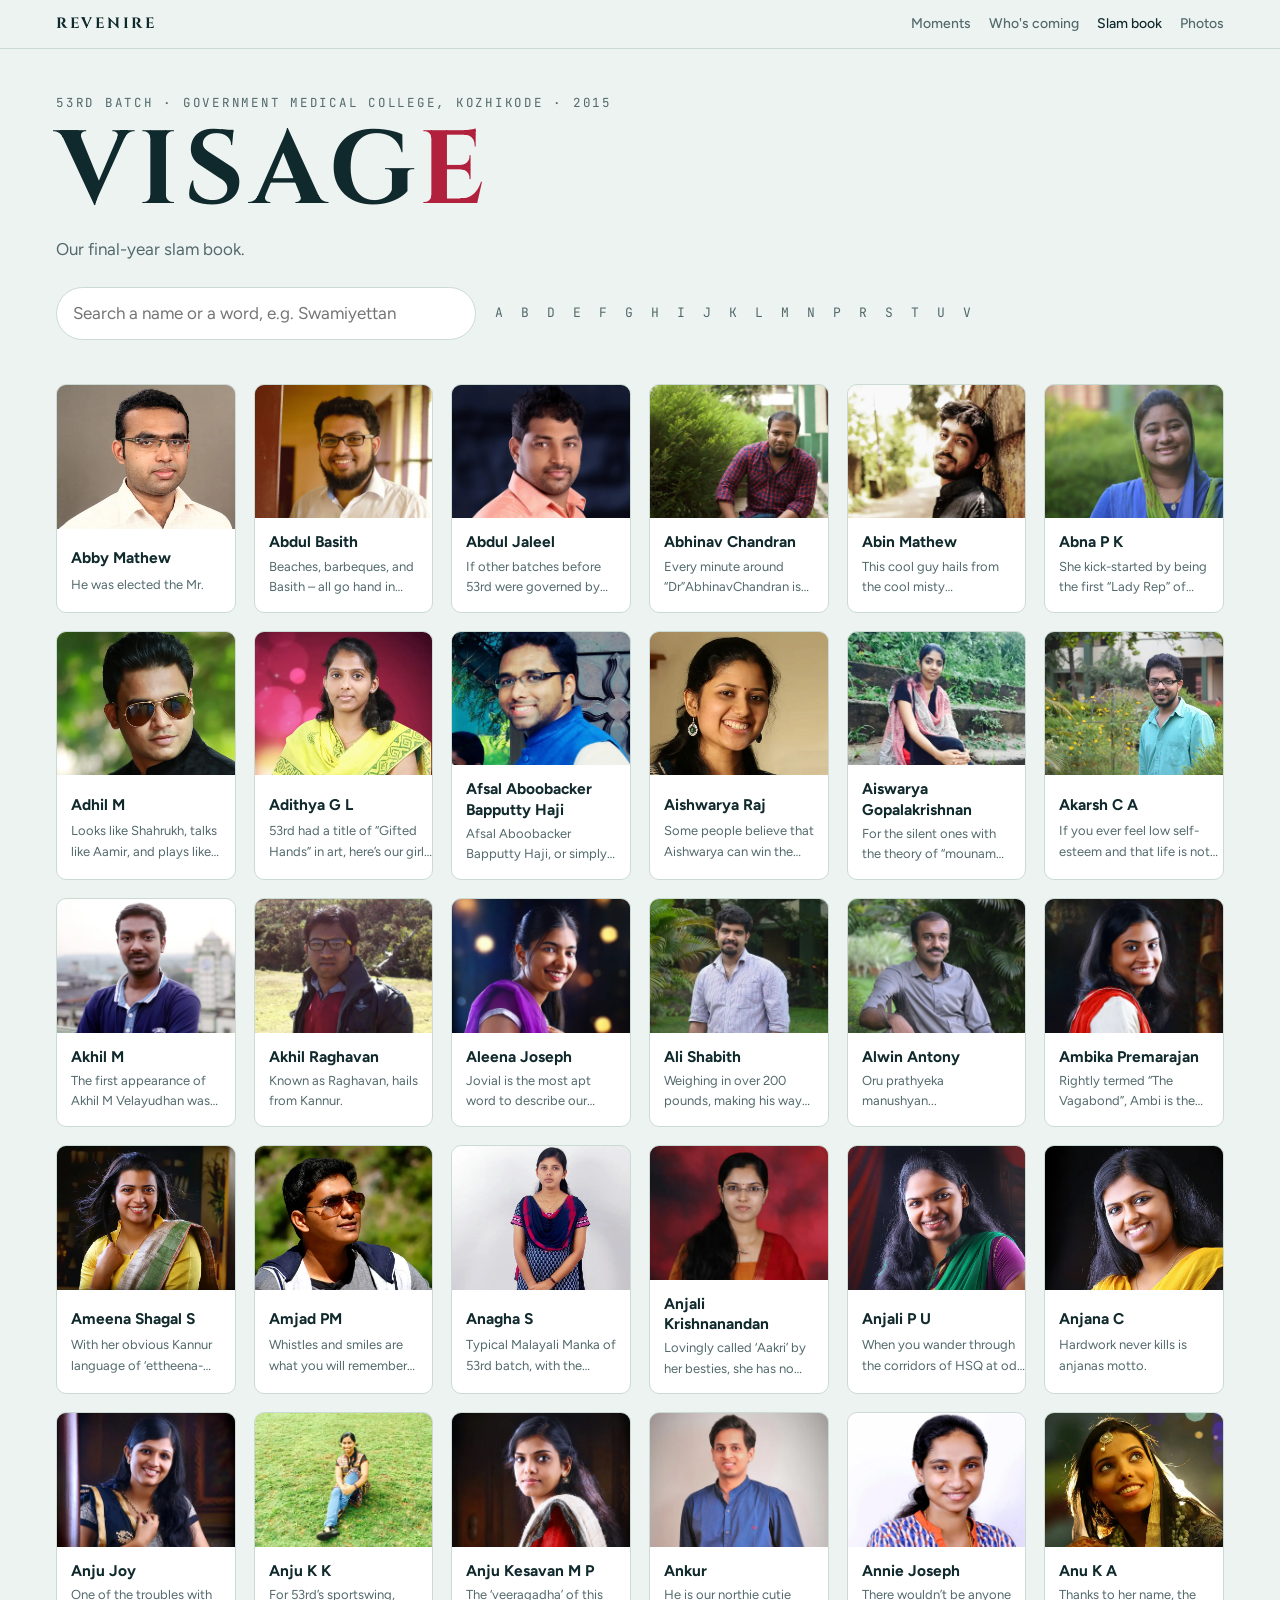
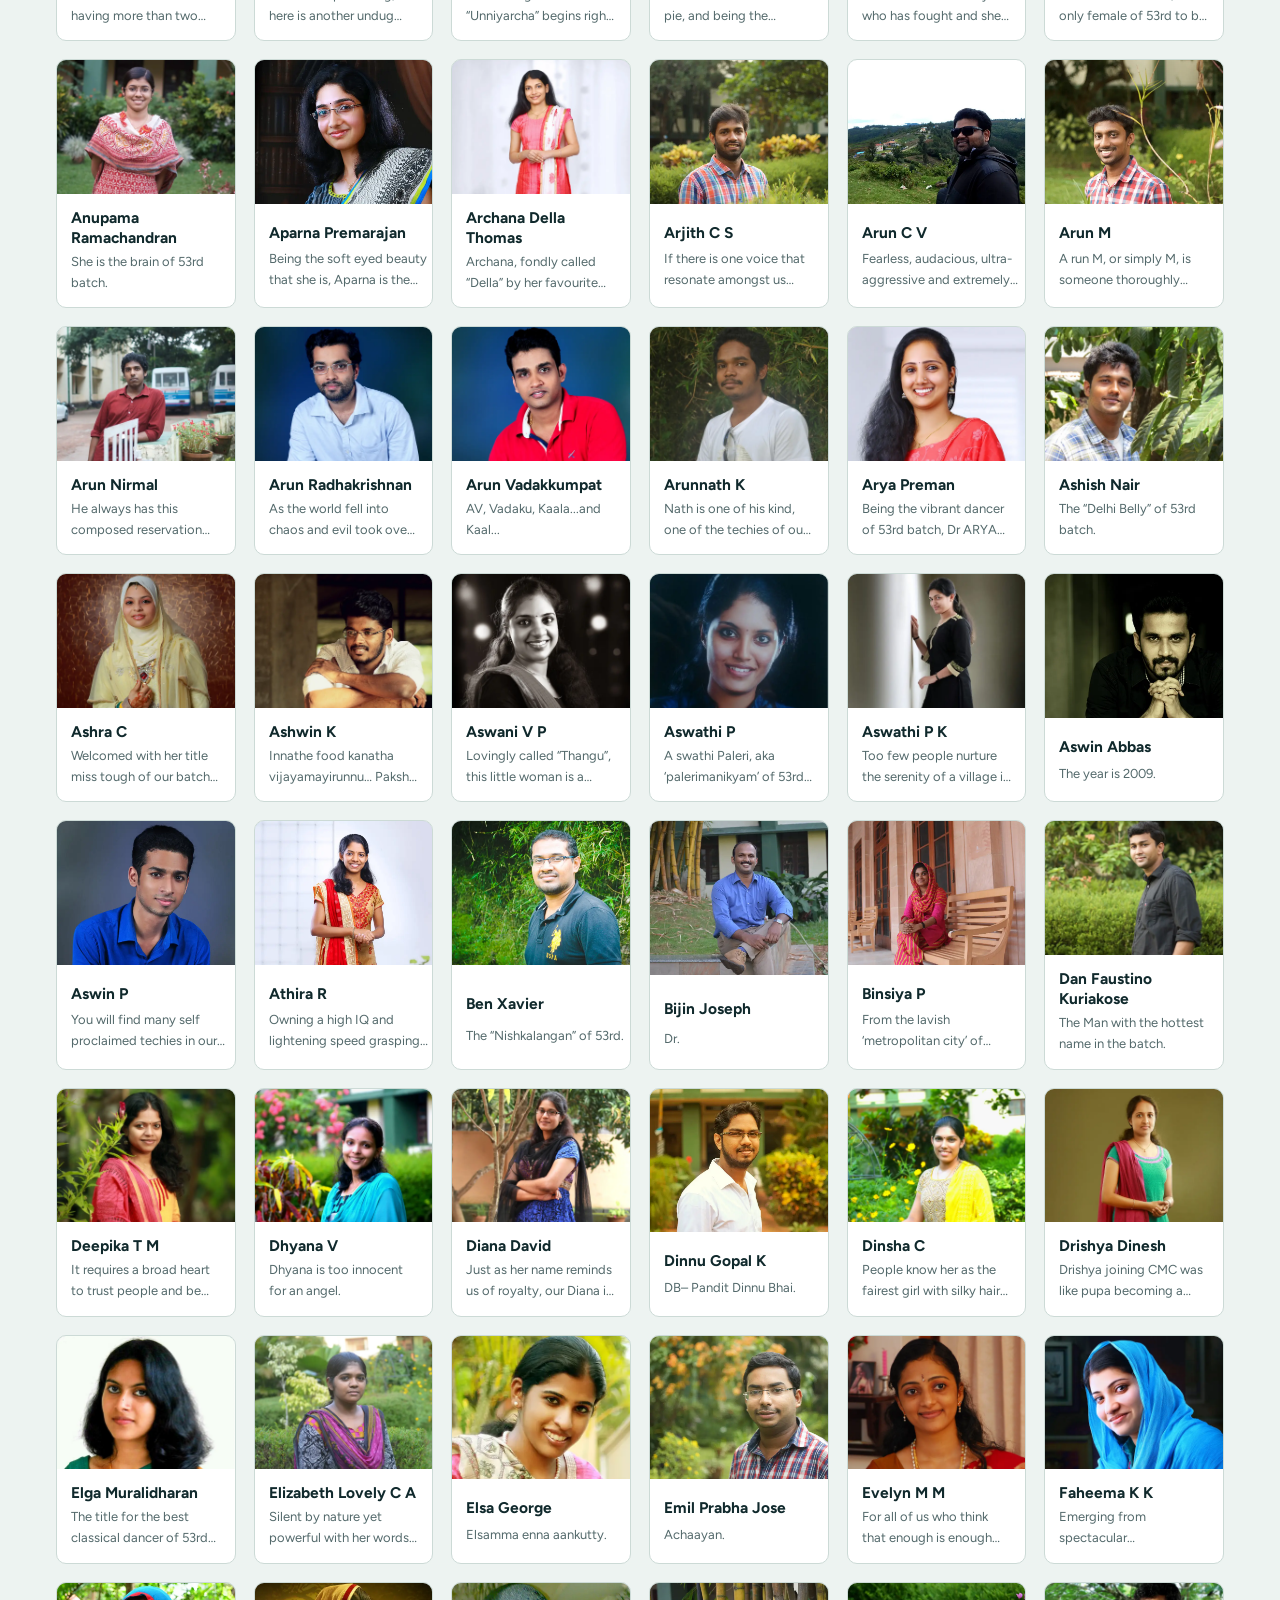
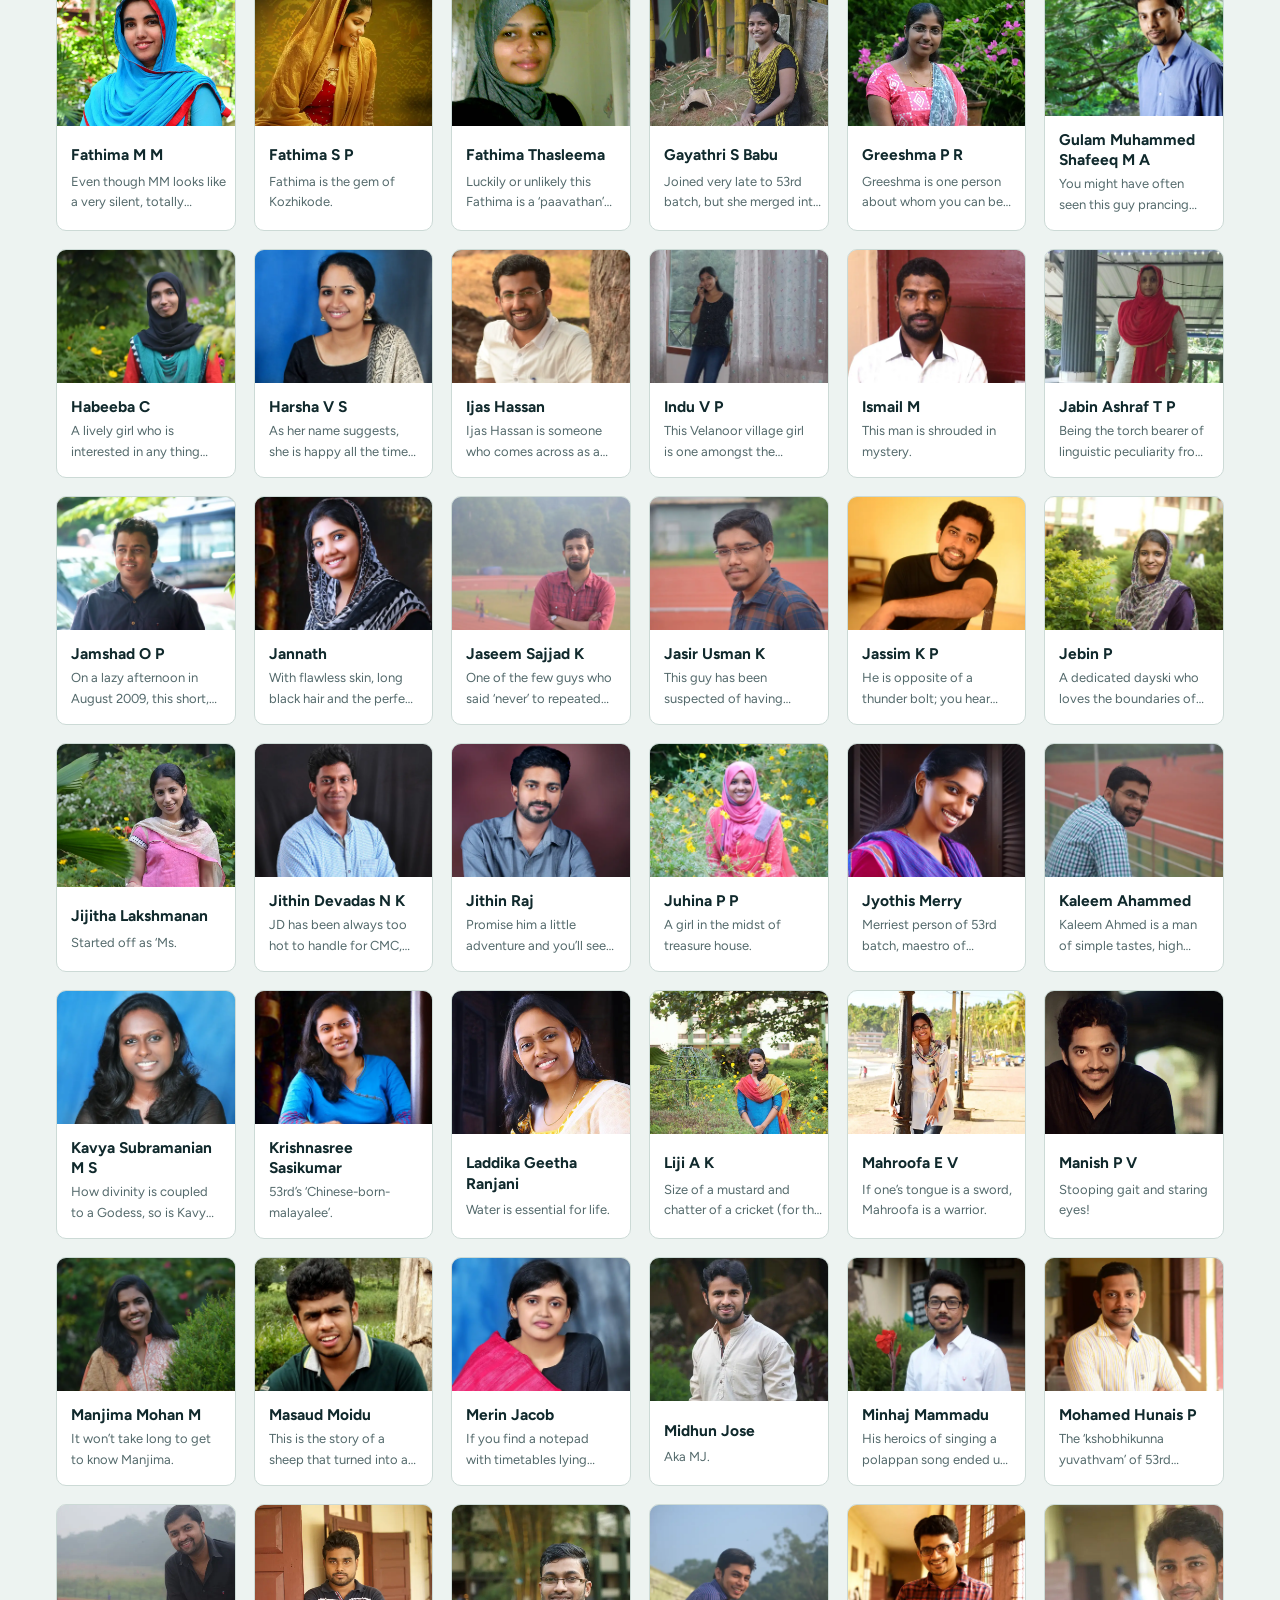
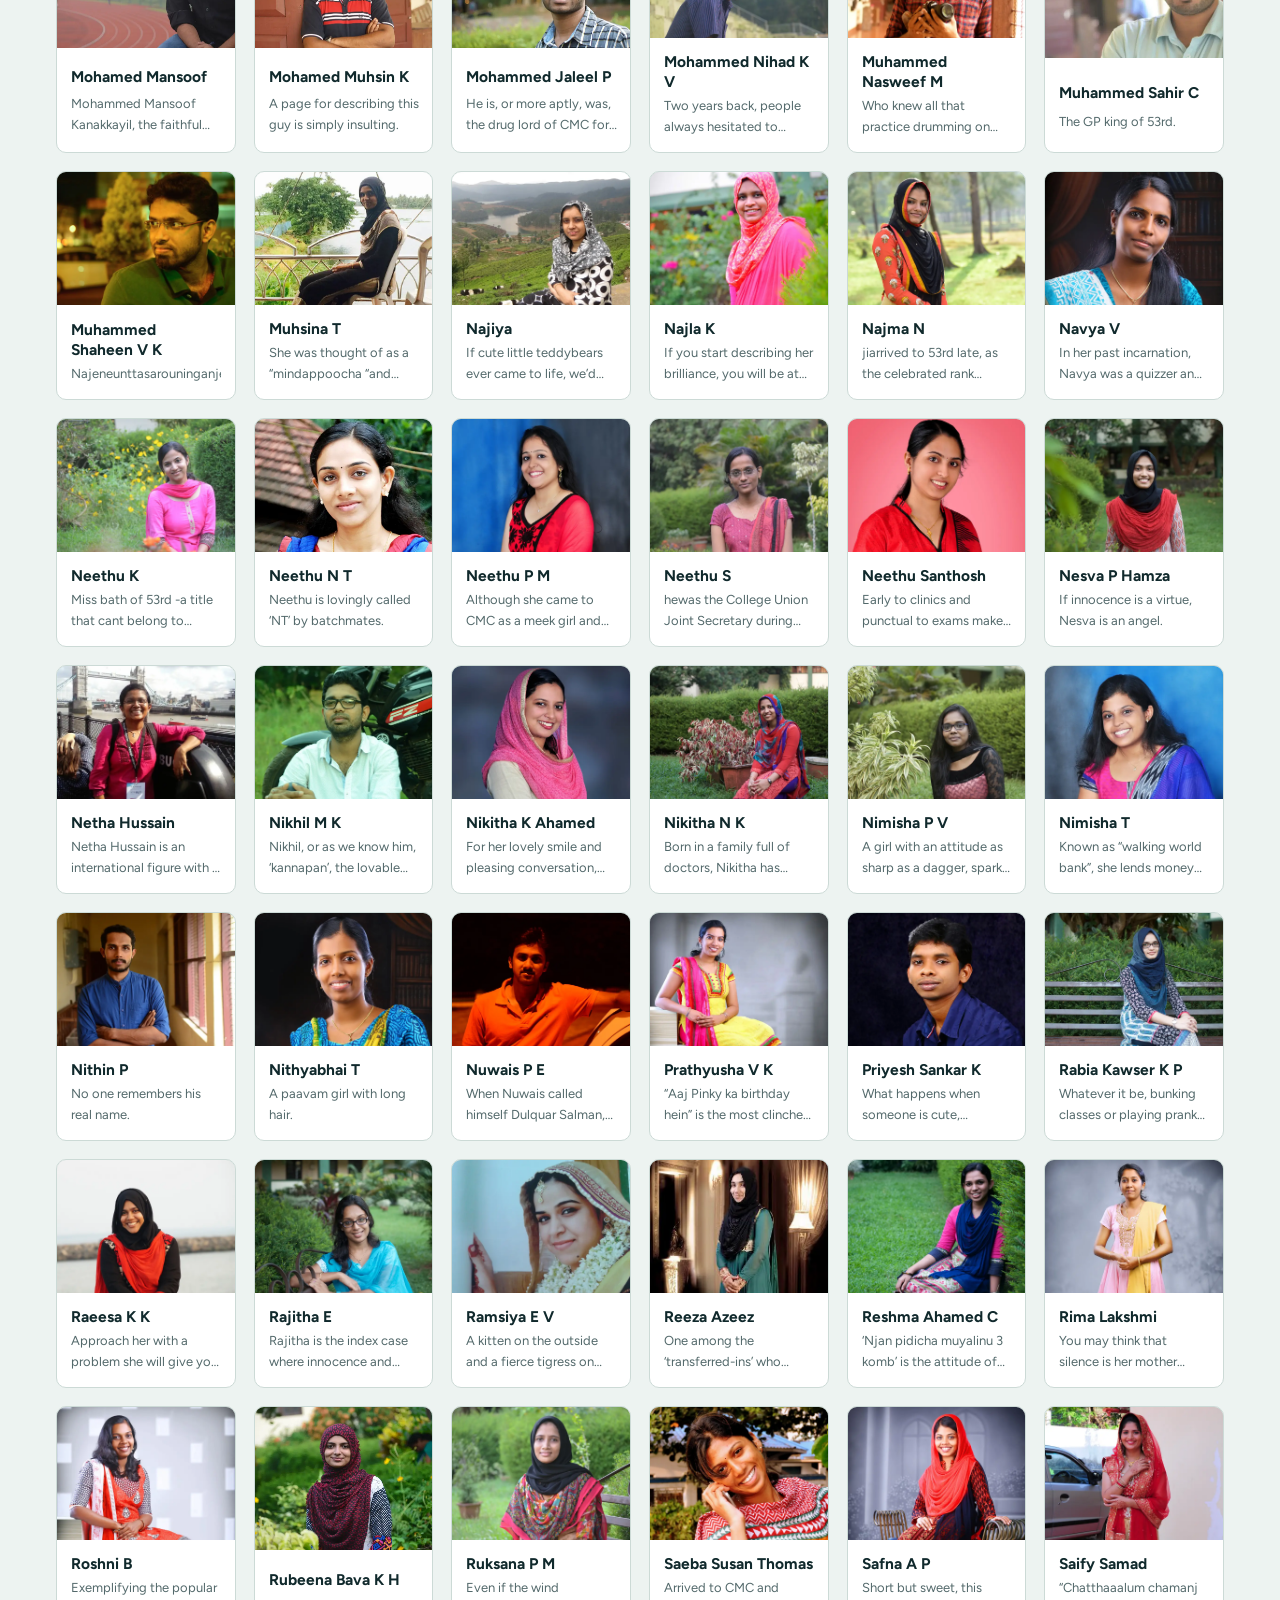
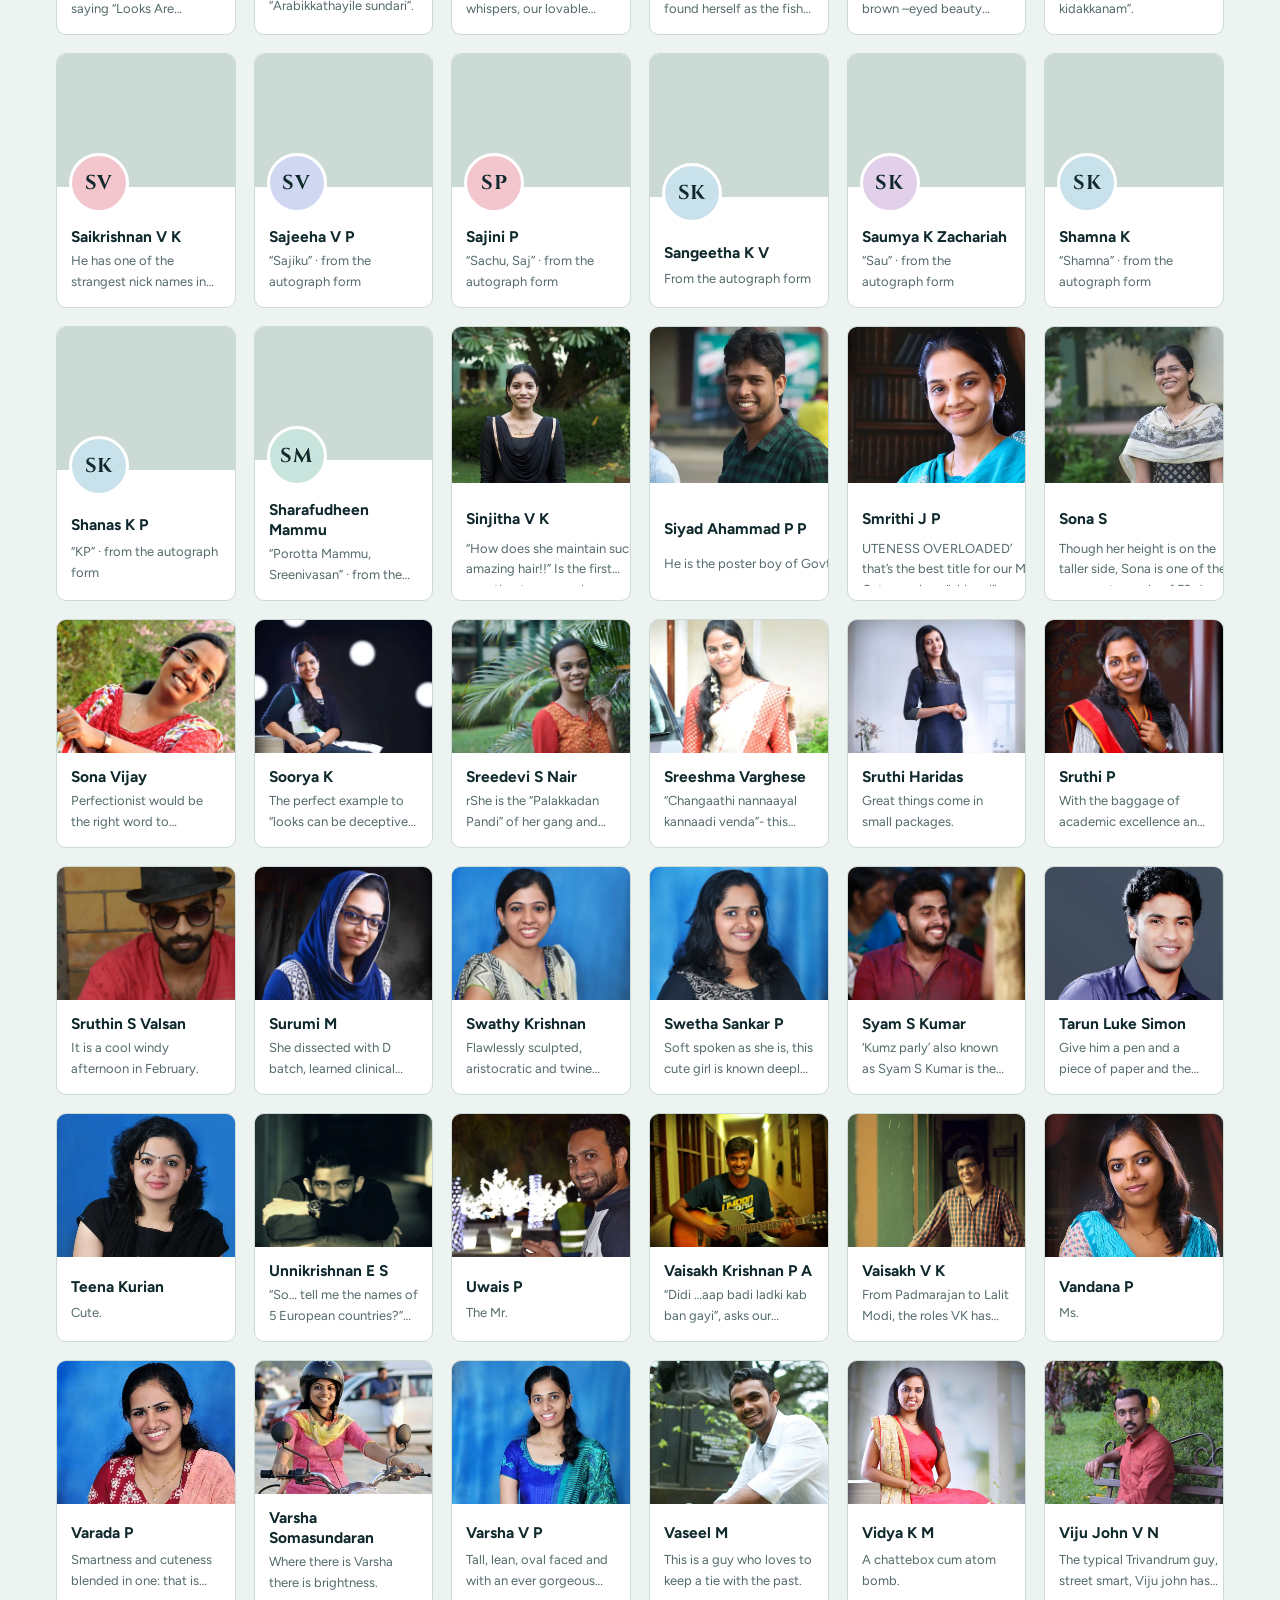
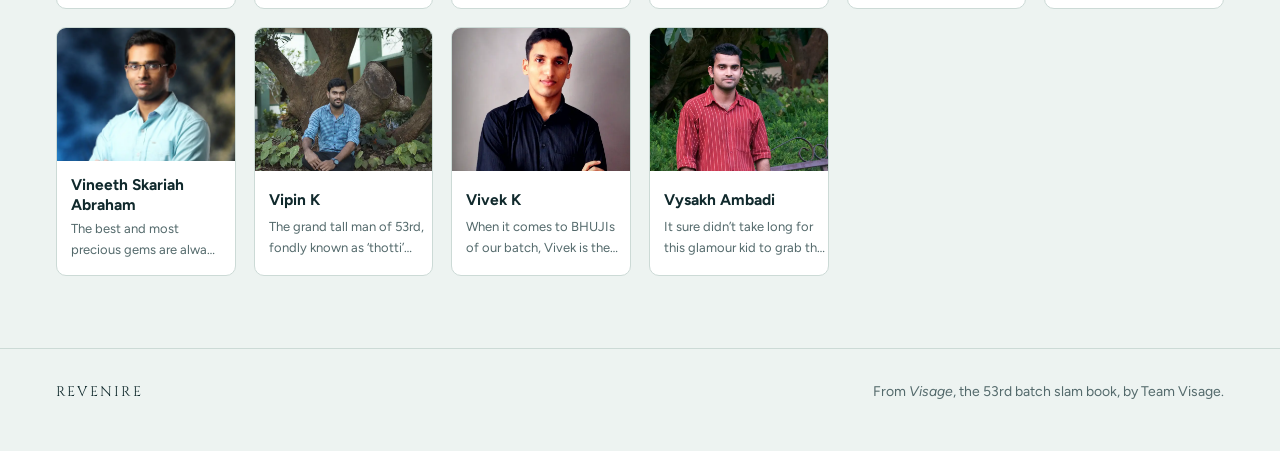
==== slambook.html @ a28f2b61 "Revenire reunion website Co-Authored-By: Claude Opus 5.5 <noreply@anthropic.com>" ====
<!doctype html>
<html lang="en">
<head>
<meta charset="utf-8">
<meta name="viewport" content="width=device-width, initial-scale=1, viewport-fit=cover">
<title>Visage Slam Book</title>
<meta name="claude:viewport-fit-sides" content="cover">
<link rel="preconnect" href="https://fonts.googleapis.com">
<link rel="preconnect" href="https://fonts.gstatic.com" crossorigin>
<link rel="stylesheet" href="https://fonts.googleapis.com/css2?family=Cinzel:wght@500;700&family=Figtree:wght@400;500;600&family=JetBrains+Mono:wght@400;500&display=swap">
<link rel="stylesheet" href="style.css">
<style>
:root{padding-top:env(safe-area-inset-top,0px);padding-bottom:env(safe-area-inset-bottom,0px)}
.intro{padding-block:44px 24px}
.intro .display{font-size:clamp(44px,9vw,104px);margin-top:10px}
.intro p{color:var(--muted);max-width:60ch;margin-top:14px}
.tools{display:flex;flex-wrap:wrap;gap:12px;align-items:center;margin-top:24px}
.search{flex:1 1 260px;max-width:420px;padding:12px 16px;border-radius:999px;border:1px solid var(--line);background:var(--surface);color:var(--ink);font:inherit}
.letters{display:flex;flex-wrap:wrap;gap:4px}
.letters a{font-family:var(--font-mono);font-size:13px;text-decoration:none;color:var(--muted);padding:4px 7px;border-radius:4px}
.letters a:hover{background:var(--trace-soft);color:var(--trace)}

.grid{display:grid;grid-template-columns:repeat(auto-fill,minmax(176px,1fr));gap:18px;padding-block:20px 72px}
.pcard{display:grid;gap:10px;text-decoration:none;color:var(--ink);background:var(--surface);border:1px solid var(--line);border-radius:10px;overflow:hidden;min-width:0}
.pcard .ph{position:relative;aspect-ratio:4/3;background:var(--line)}
.pcard .ph .clip{position:absolute;inset:0;overflow:hidden;display:flex;align-items:center}
.pcard .av{position:absolute;left:12px;bottom:-26px;width:60px;border:3px solid var(--surface)}
.pcard .t{padding:30px 14px 14px;display:grid;gap:4px}
.pcard .t.nob{padding-top:4px}
.phead .portrait{position:relative;display:block;width:clamp(220px,34vw,420px);max-width:100%;padding:0;border:0;border-radius:10px;overflow:hidden;background:var(--line);cursor:zoom-in}
.phead .toon{position:absolute;right:10px;bottom:10px;width:76px}
.phead .toon .av{border:3px solid var(--surface)}
.pcard strong{font-size:15.5px;line-height:1.3}
.pcard small{font-size:13px;color:var(--muted);display:-webkit-box;-webkit-line-clamp:2;-webkit-box-orient:vertical;overflow:hidden}
.pcard:hover strong{color:var(--trace)}
.empty{color:var(--muted);padding-block:24px}

/* profile view */
.profile{padding-block:28px 72px}
.back{font-size:15px;text-decoration:none;font-weight:600}
.phead{display:grid;grid-template-columns:auto minmax(0,1fr);gap:28px;align-items:center;margin-top:24px}
.phead .av{width:clamp(120px,22vw,190px)}
.phead .eyebrow{margin-bottom:6px}
.phead h1{font-family:var(--font-display);font-weight:700;font-size:clamp(30px,5vw,54px);letter-spacing:.03em;line-height:1.1}
.phead .then{display:flex;align-items:center;gap:12px;margin-top:14px;color:var(--muted);font:14px var(--font-body);background:none;border:0;padding:0;cursor:zoom-in}
.phead .then .kid{width:64px;border-radius:8px}
@media (max-width:560px){.phead{grid-template-columns:minmax(0,1fr)}}
.pbody{display:grid;grid-template-columns:minmax(0,1fr) minmax(0,1fr);gap:40px;margin-top:36px;align-items:start}
@media (max-width:860px){.pbody{grid-template-columns:minmax(0,1fr)}}
.ptext{display:grid;gap:16px;font-size:18px;line-height:1.7;max-width:62ch}
.ptext p:first-child::first-letter{font-family:var(--font-display);font-weight:700;font-size:3.1em;float:left;line-height:.9;padding:6px 8px 0 0;color:var(--trace)}
.pphotos{display:grid;gap:10px}
.pphotos button{display:block;width:100%;padding:0;border:0;background:var(--line);border-radius:8px;overflow:hidden;cursor:zoom-in}
.pnav{display:flex;justify-content:space-between;gap:12px;margin-top:44px;padding-top:20px;border-top:1px solid var(--line);flex-wrap:wrap}
.pnav a{text-decoration:none;font-weight:600}
.privacy{font-size:13.5px;color:var(--muted);margin-top:28px}
.auto{max-width:62ch;display:grid;gap:18px}
.auto-note{font-size:15px;color:var(--muted);border-left:3px solid var(--brass);padding-left:14px}
.auto dl{margin:0;display:grid;gap:0;background:var(--surface);border:1px solid var(--line);border-radius:10px;overflow:hidden}
.auto dl div{display:grid;grid-template-columns:170px minmax(0,1fr);gap:16px;padding:14px 18px;border-bottom:1px dashed var(--line)}
.auto dl div:last-child{border-bottom:0}
.auto dt{font-family:var(--font-mono);font-size:12px;letter-spacing:.1em;text-transform:uppercase;color:var(--muted);padding-top:4px}
.auto dd{margin:0;font-size:17.5px;line-height:1.55}
@media (max-width:520px){.auto dl div{grid-template-columns:minmax(0,1fr);gap:2px}}
</style>
</head>
<body>
<header class="top">
  <div class="wrap">
    <a class="brand" href="index.html">REVENIRE</a>
    <nav class="nav" aria-label="Sections">
      <a class="opt" href="index.html#moments">Moments</a>
      <a class="opt" href="index.html#coming">Who's coming</a>
      <a href="slambook.html" aria-current="page">Slam book</a>
      <a class="opt" href="index.html#join">Photos</a>
    </nav>
  </div>
</header>

<main>
  <div id="index-view">
    <div class="intro wrap">
      <div class="eyebrow">53rd Batch · Government Medical College, Kozhikode · 2015</div>
      <h1 class="display">VISAG<span>E</span></h1>
      <p>Our final-year slam book.</p>
      <div class="tools">
        <input class="search" id="q" type="search" placeholder="Search a name or a word, e.g. Swamiyettan" aria-label="Search the slam book">
        <nav class="letters" id="letters" aria-label="Jump to letter"></nav>
      </div>
    </div>
    <div class="wrap"><div class="grid" id="grid"></div></div>
  </div>

  <article id="profile-view" class="wrap profile" hidden></article>
</main>

<footer><div class="wrap"><span class="sig">REVENIRE</span><span>From <em>Visage</em>, the 53rd batch slam book, by Team Visage.</span></div></footer>

<script src="cartoons/manifest.js"></script>
<script src="slambook/data.js"></script>
<script src="slambook/autograph.js"></script>
<script src="common.js"></script>
<script>
(function(){
  const P = window.SLAMBOOK || [], R = window.Rev;
  const $ = id => document.getElementById(id);
  const bySlug = Object.fromEntries(P.map((p,i) => [p.slug, i]));

  // index
  const letters = [...new Set(P.map(p => p.name[0].toUpperCase()))];
  $('letters').innerHTML = letters.map(l => `<a href="#" data-l="${l}">${l}</a>`).join('');
  function card(p){
    const box = p.portrait || p.photos[0];
    const cover = box ? `<div class="clip">${R.crop(p, box, 'crop', p.portrait ? 'Slam book photo of ' + p.name : 'Photo')}</div>` : '';
    const badge = (p.portrait && !R.cartoon(p.slug)) ? '' : R.avatar(p.name, p.slug, 60);
    const first = p.autograph ? (p.autograph.nickname ? `“${p.autograph.nickname}” · from the autograph form` : 'From the autograph form')
                              : (p.text[0] || '').split(/(?<=[.!?])\s/)[0];
    return `<a class="pcard" href="#${p.slug}" data-l="${p.name[0].toUpperCase()}"><div class="ph">${cover}${badge}</div><div class="t${badge ? '' : ' nob'}"><strong>${R.esc(p.name)}</strong><small>${R.esc(first)}</small></div></a>`;
  }
  function renderGrid(){
    const q = $('q').value.trim().toLowerCase();
    const list = q ? P.filter(p => (p.name + ' ' + p.text.join(' ') + ' ' + Object.values(p.autograph || {}).join(' ')).toLowerCase().includes(q)) : P;
    $('grid').innerHTML = list.length ? list.map(card).join('') : `<p class="empty">No page mentions “${R.esc(q)}”.</p>`;
  }
  $('q').addEventListener('input', renderGrid);
  $('letters').addEventListener('click', e => { const a = e.target.closest('a'); if (!a) return; e.preventDefault();
    const c = document.querySelector(`.pcard[data-l="${a.dataset.l}"]`); if (c) c.scrollIntoView({behavior: matchMedia('(prefers-reduced-motion: reduce)').matches ? 'auto' : 'smooth', block:'start'}); });

  // pages lost from the PDF: the person's own answers from the 2015 autograph form
  const FIELDS = [['nickname','Nickname'],['loves','Turn-ons'],['hates','Turn-offs'],['lookalike','Celebrity look-alike'],['strengths','Strengths'],['gift','Ideal birthday gift']];
  function autographHTML(p){
    const a = p.autograph;
    return `<div class="auto">
      <p class="auto-note">This page was lost from our copy of <em>Visage</em>. These are ${R.esc(p.name.split(' ')[0])}'s own answers from the 2015 autograph form.</p>
      <dl>${FIELDS.filter(([k]) => a[k]).map(([k, l]) => `<div><dt>${l}</dt><dd>${R.esc(a[k])}</dd></div>`).join('')}</dl>
    </div>`;
  }

  // profile
  function renderProfile(i){
    const p = P[i], prev = P[(i - 1 + P.length) % P.length], next = P[(i + 1) % P.length];
    const pics = p.photos.map(b => () => R.cropURL(p, b));
    $('profile-view').innerHTML = `
      <a class="back" href="#">← All pages</a>
      <div class="phead">
        ${p.portrait
          ? `<button type="button" class="portrait" data-por aria-label="Enlarge photo of ${R.esc(p.name)}">${R.crop(p, p.portrait, 'crop', 'Slam book photo of ' + p.name)}${R.cartoon(p.slug) ? `<span class="toon">${R.avatar(p.name, p.slug, 76)}</span>` : ''}</button>`
          : R.avatar(p.name, p.slug, 190)}
        <div>
          <div class="eyebrow">Visage · page ${i + 1} of ${P.length}</div>
          <h1>${R.esc(p.name)}</h1>
          ${p.kid ? `<button type="button" class="then" data-kid>${R.crop(p, p.kid, 'crop kid', 'Childhood photo of ' + p.name)}Then</button>` : ''}
        </div>
      </div>
      <div class="pbody">
        ${p.autograph ? autographHTML(p) : `<div class="ptext">${p.text.map(t => `<p>${R.esc(t)}</p>`).join('')}</div>`}
        <div class="pphotos">${p.photos.map((b,j) => `<button type="button" data-j="${j}" aria-label="Open photo ${j+1}">${R.crop(p, b)}</button>`).join('')}</div>
      </div>
      <p class="privacy">Is something on this page you would rather not have online? Tell the organisers and we will take it down.</p>
      <nav class="pnav"><a href="#${prev.slug}">← ${R.esc(prev.name)}</a><a href="#${next.slug}">${R.esc(next.name)} →</a></nav>`;
    $('profile-view').querySelector('.pphotos').addEventListener('click', e => { const b = e.target.closest('button'); if (b) R.lightbox(pics, +b.dataset.j); });
    const por = $('profile-view').querySelector('[data-por]'); if (por) por.addEventListener('click', () => R.lightbox([() => R.cropURL(p, p.portrait)], 0));
    const kid = $('profile-view').querySelector('[data-kid]'); if (kid) kid.addEventListener('click', () => R.lightbox([() => R.cropURL(p, p.kid)], 0));
    document.title = p.name + ' · Visage';
  }

  let lastScroll = 0;
  function route(){
    const h = decodeURIComponent(location.hash.slice(1));
    if (h in bySlug){
      if ($('profile-view').hidden) lastScroll = scrollY;
      $('index-view').hidden = true; $('profile-view').hidden = false;
      renderProfile(bySlug[h]); scrollTo(0, 0);
    } else {
      const wasProfile = !$('profile-view').hidden;
      $('profile-view').hidden = true; $('index-view').hidden = false; document.title = 'Visage Slam Book';
      if (wasProfile) scrollTo(0, lastScroll);
    }
  }
  renderGrid(); route();
  addEventListener('hashchange', route);
})();
</script>
</body>
</html>
---- style.css ----
/* Revenire: shared styles. Layout: picture-led long scroll; ECG strip as the recurring divider. */
:root{
  --bg:#EDF3F1; --surface:#FFFFFF; --ink:#10292C; --muted:#53696B; --line:#CCDAD6;
  --trace:#B1213D; --trace-soft:#B1213D1A; --grid-minor:#F1D6DA; --grid-major:#E2AEB7; --brass:#7F6224;
  --on-photo:#FFFFFF; --shade:#0B171999;
  --font-display:"Cinzel","Trajan Pro","Times New Roman",serif;
  --font-body:"Figtree","Segoe UI",system-ui,-apple-system,sans-serif;
  --font-mono:"JetBrains Mono",ui-monospace,"SF Mono",Menlo,monospace;
  --gl:max(16px, env(safe-area-inset-left, 0px)); --gr:max(16px, env(safe-area-inset-right, 0px));
}
@media (prefers-color-scheme: dark){:root:not([data-theme="light"]){
  --bg:#0B1719; --surface:#102225; --ink:#E3EEEB; --muted:#93AAA7; --line:#21393C;
  --trace:#FF6E86; --trace-soft:#FF6E861F; --grid-minor:#14302F; --grid-major:#1E4744; --brass:#D6B36A; color-scheme:dark}}
:root[data-theme="dark"]{
  --bg:#0B1719; --surface:#102225; --ink:#E3EEEB; --muted:#93AAA7; --line:#21393C;
  --trace:#FF6E86; --trace-soft:#FF6E861F; --grid-minor:#14302F; --grid-major:#1E4744; --brass:#D6B36A; color-scheme:dark}

*{box-sizing:border-box}
html{scroll-behavior:smooth}
@media (prefers-reduced-motion: reduce){html{scroll-behavior:auto}}
body{margin:0;background:var(--bg);color:var(--ink);font-family:var(--font-body);font-size:17px;line-height:1.6;-webkit-font-smoothing:antialiased}
img{max-width:100%;display:block}
a{color:var(--trace)}
a:focus-visible,button:focus-visible,input:focus-visible{outline:2px solid var(--trace);outline-offset:3px;border-radius:4px}
h1,h2,h3{text-wrap:balance;margin:0}
p{margin:0}
.wrap{max-width:1200px;margin:0 auto;padding-left:var(--gl);padding-right:var(--gr)}

body::before{content:"";position:fixed;inset:0 0 auto;height:env(safe-area-inset-top,0px);z-index:20;background:var(--bg)}
.top{position:sticky;top:env(safe-area-inset-top,0px);z-index:15;background:color-mix(in srgb,var(--bg) 90%,transparent);backdrop-filter:blur(8px);border-bottom:1px solid var(--line)}
.top .wrap{display:flex;align-items:center;justify-content:space-between;gap:16px;padding-block:12px}
.brand{font-family:var(--font-display);font-weight:700;letter-spacing:.18em;font-size:15px;color:var(--ink);text-decoration:none}
.nav{display:flex;gap:18px;flex-wrap:wrap}
.nav a{color:var(--muted);text-decoration:none;font-size:14px;font-weight:500}
.nav a:hover,.nav a[aria-current="page"]{color:var(--ink)}
@media (max-width:700px){.nav a.opt{display:none}}

.eyebrow{font-family:var(--font-mono);font-size:12.5px;letter-spacing:.14em;text-transform:uppercase;color:var(--muted)}
.display{font-family:var(--font-display);font-weight:700;letter-spacing:.06em;line-height:.95}
.display span{color:var(--trace)}
h2.sec{font-family:var(--font-display);font-weight:500;font-size:clamp(28px,4vw,42px);letter-spacing:.04em;line-height:1.15}
.sec-head{display:flex;flex-wrap:wrap;align-items:end;justify-content:space-between;gap:12px 24px;margin-bottom:28px}
.sec-head p{color:var(--muted);max-width:56ch}
section.block{padding-block:72px;border-top:1px solid var(--line)}

.btn{display:inline-flex;align-items:center;gap:8px;padding:12px 20px;border-radius:999px;font-weight:600;font-size:16px;text-decoration:none;border:1px solid var(--trace);cursor:pointer;font-family:inherit;background:transparent;color:var(--trace)}
.btn-primary{background:var(--trace);color:var(--surface)}
.btn:hover{filter:brightness(1.07)}
.btn[aria-disabled="true"]{opacity:.55;pointer-events:none}
.row{display:flex;flex-wrap:wrap;gap:12px}

/* ECG strip */
.strip{border-block:1px solid var(--line);background:var(--surface)}
.strip-inner{position:relative;max-width:1200px;margin:0 auto}
.ecg{display:block;width:100%;height:120px}
.strip-label{position:absolute;left:var(--gl);top:8px;font-family:var(--font-mono);font-size:11.5px;color:var(--trace);background:var(--surface);padding:2px 6px;border-radius:3px}

/* avatars: cartoon if supplied, otherwise initials */
.av{position:relative;aspect-ratio:1;border-radius:50%;overflow:hidden;background:var(--hue,#cfe0dc);display:grid;place-items:center;max-width:100%}
.av img{width:100%;height:100%;object-fit:cover}
.av b{font-family:var(--font-display);font-weight:700;color:#10292C;font-size:var(--fs,22px);letter-spacing:.04em}

.crop{width:100%;background-repeat:no-repeat;background-color:var(--line)}

/* lightbox */
.lb{position:fixed;inset:0;z-index:50;background:#071012F0;display:grid;place-items:center;padding:max(24px,env(safe-area-inset-top,0px)) var(--gr) 24px var(--gl)}
.lb img{max-height:86vh;max-width:min(1200px,100%);border-radius:6px;box-shadow:0 10px 40px #0008}
.lb button{position:absolute;top:calc(12px + env(safe-area-inset-top,0px));right:calc(12px + env(safe-area-inset-right,0px));font:600 15px var(--font-body);padding:8px 14px;border-radius:999px;border:1px solid #ffffff55;background:#00000066;color:#fff;cursor:pointer}
.lb .nav-l,.lb .nav-r{top:50%;right:auto;transform:translateY(-50%)}
.lb .nav-l{left:calc(12px + env(safe-area-inset-left,0px))}
.lb .nav-r{left:auto;right:calc(12px + env(safe-area-inset-right,0px))}

footer{border-top:1px solid var(--line);padding-block:32px 48px;color:var(--muted);font-size:14px}
footer .wrap{display:flex;flex-wrap:wrap;justify-content:space-between;gap:12px}
footer .sig{font-family:var(--font-display);letter-spacing:.16em;color:var(--ink)}
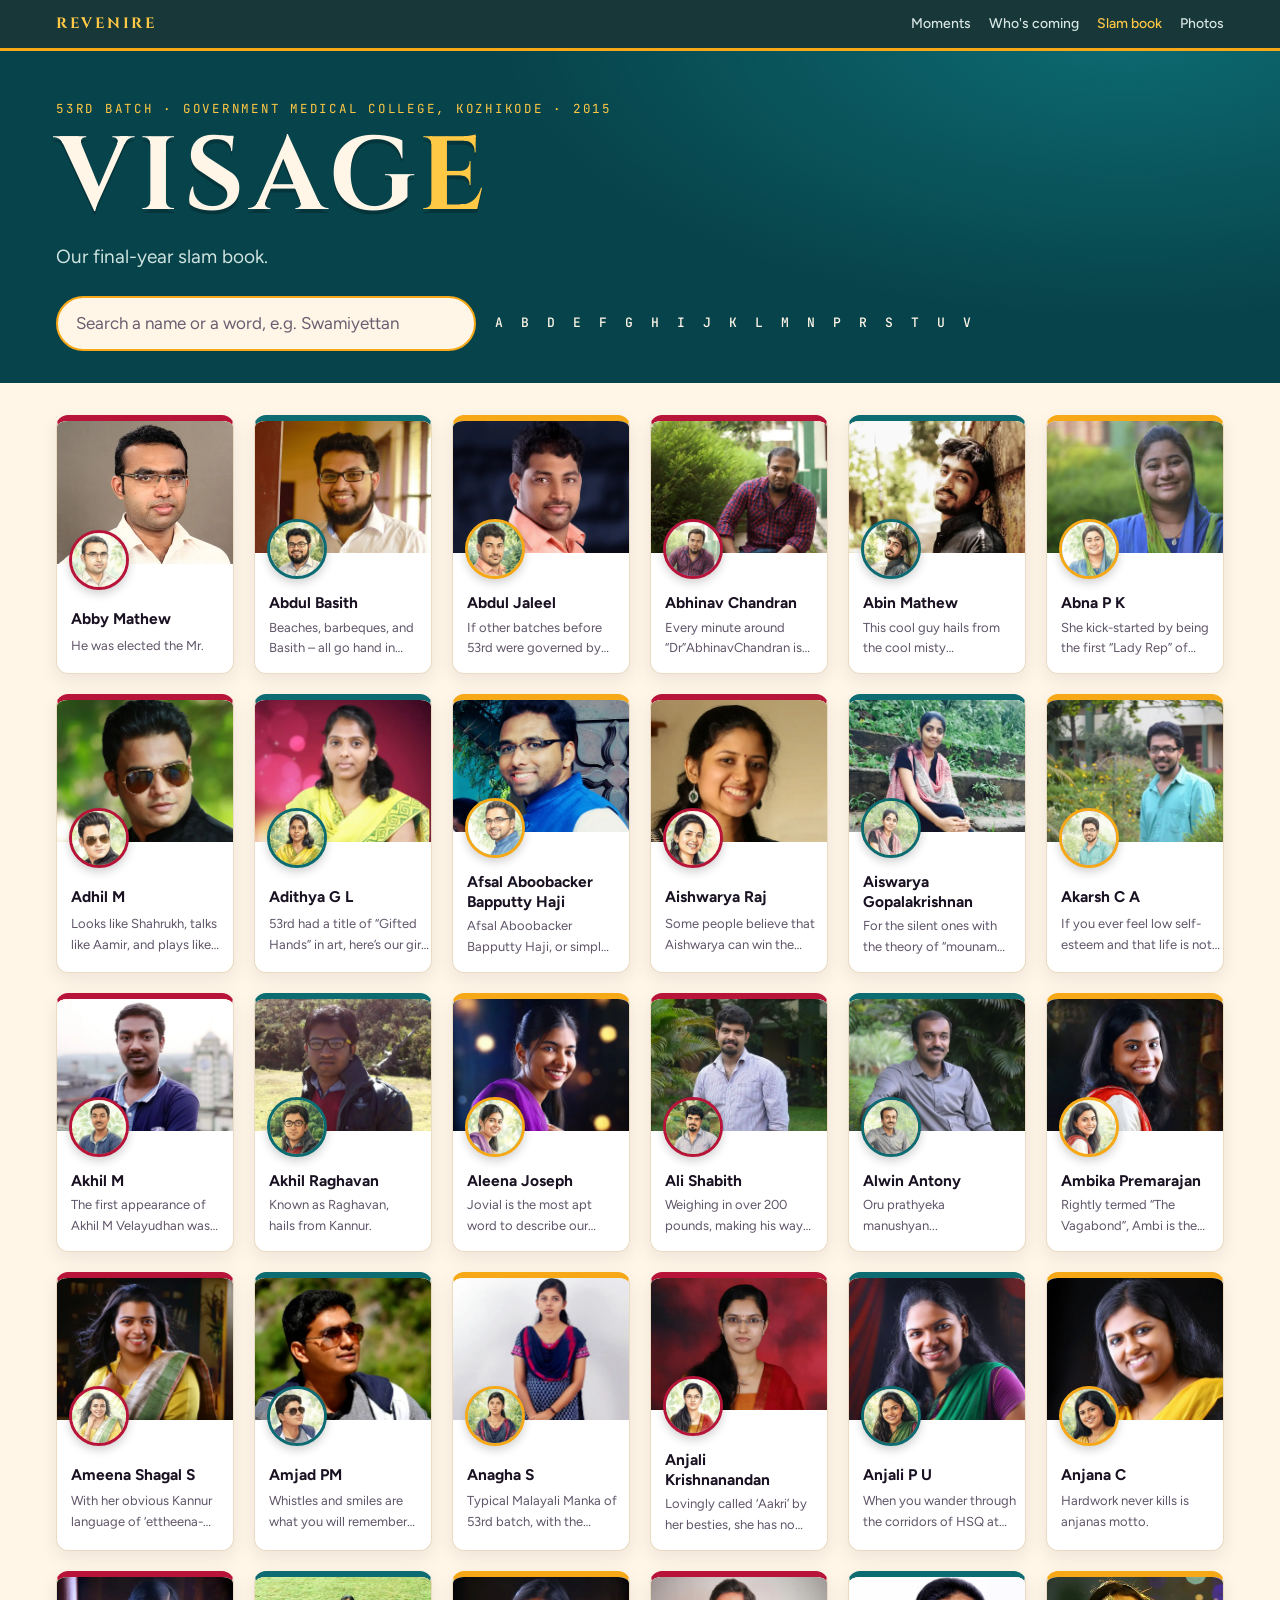
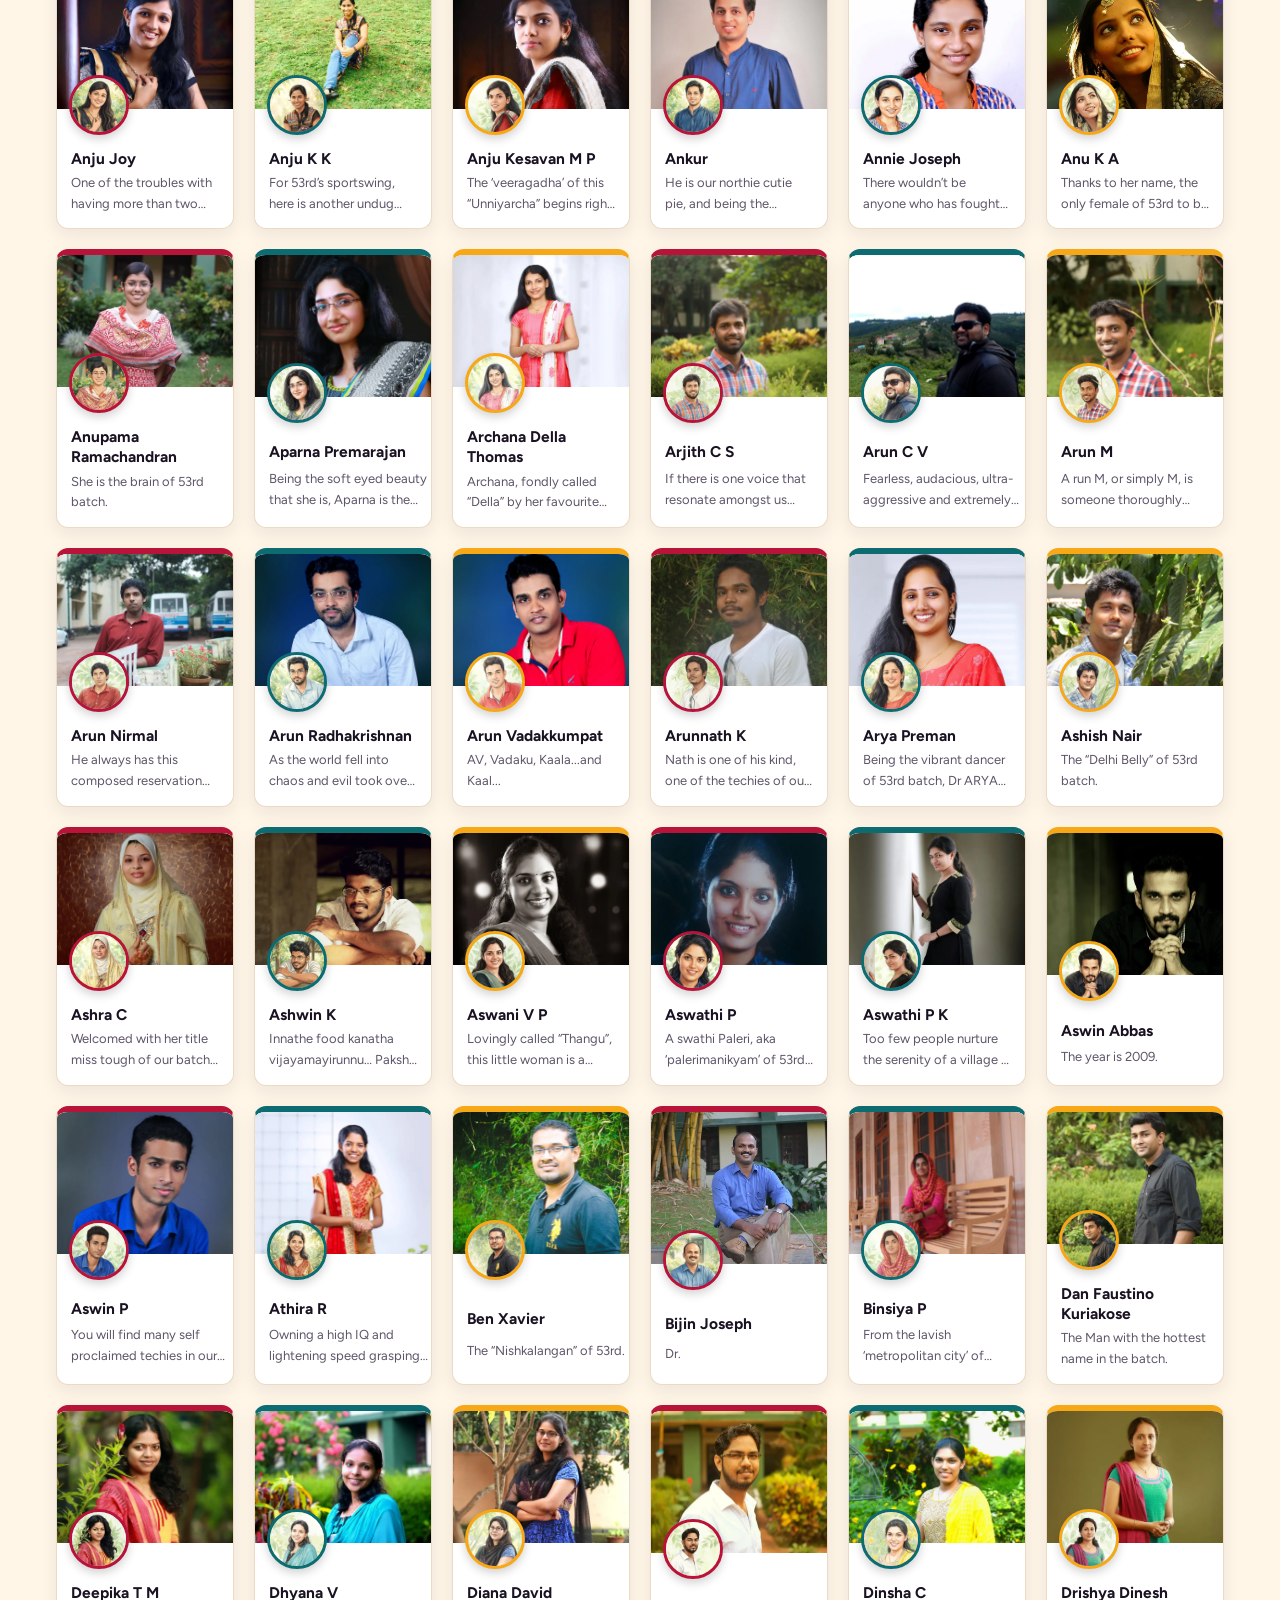
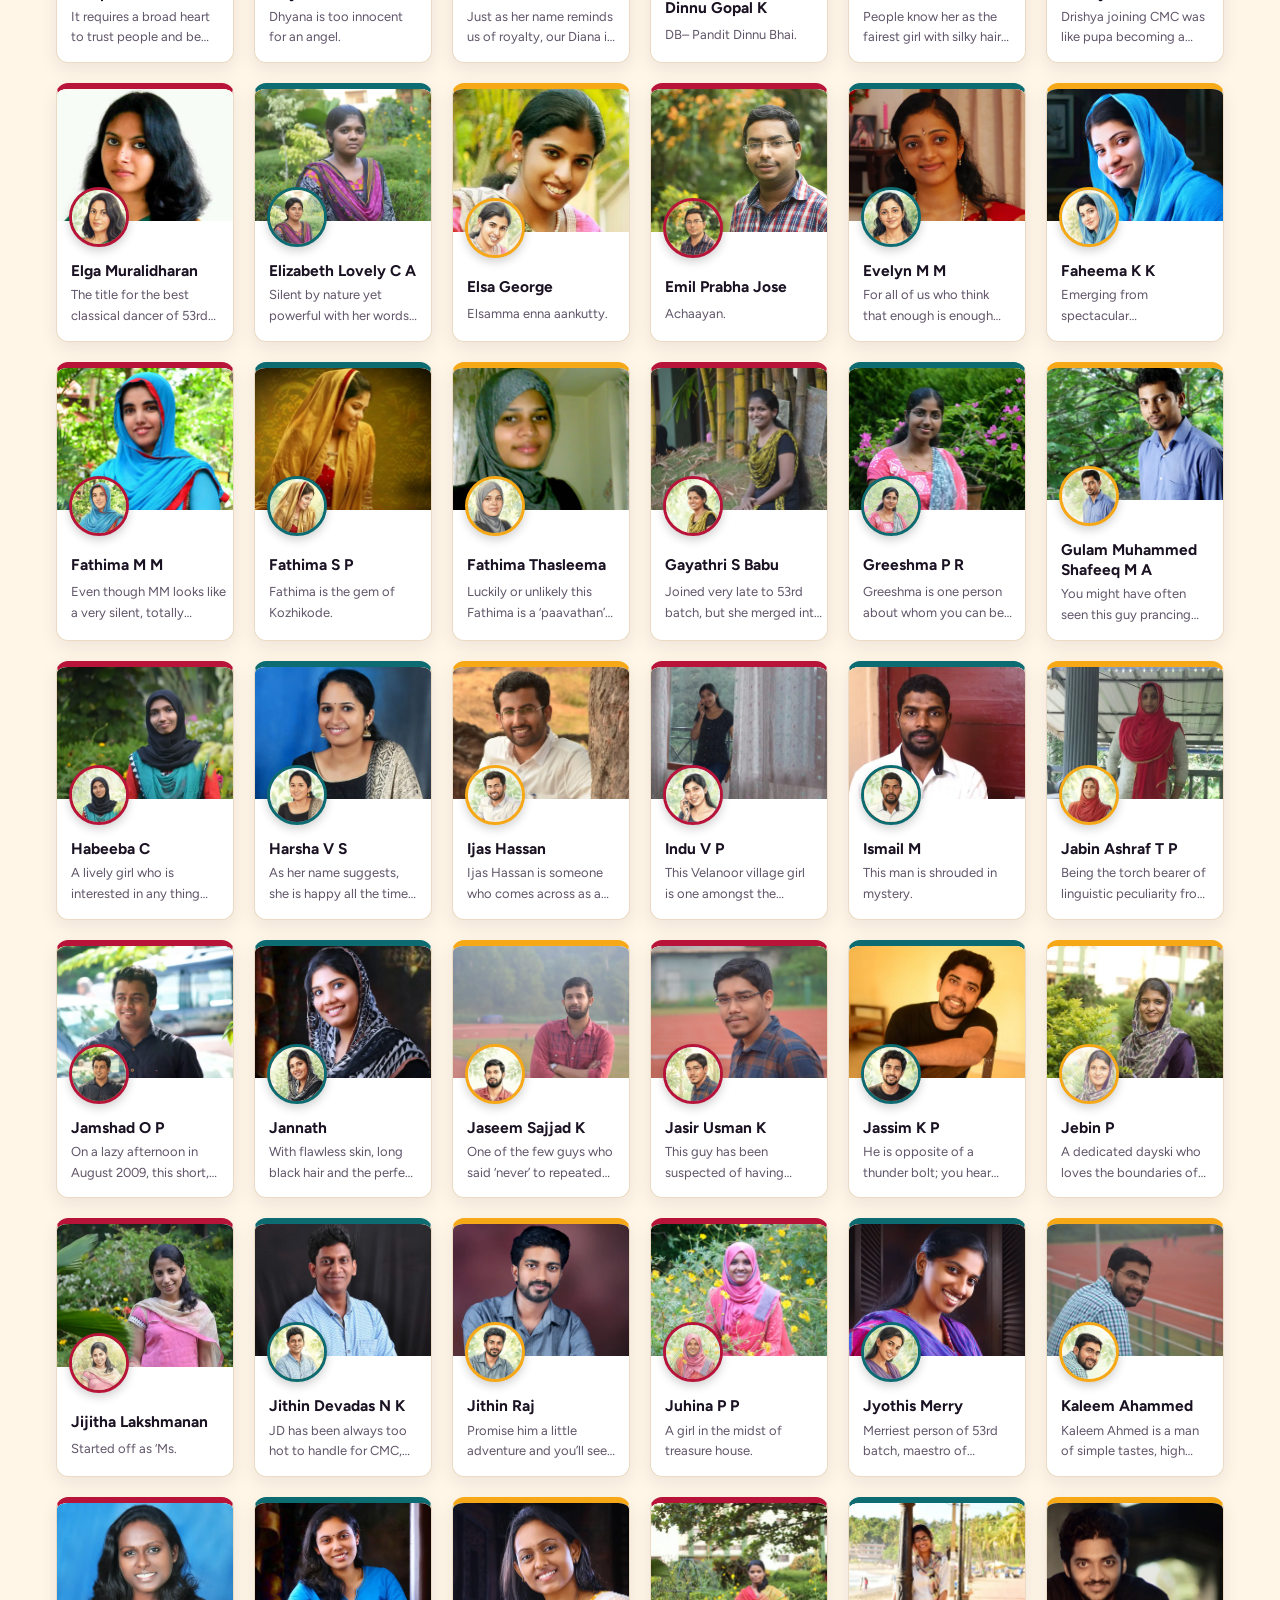
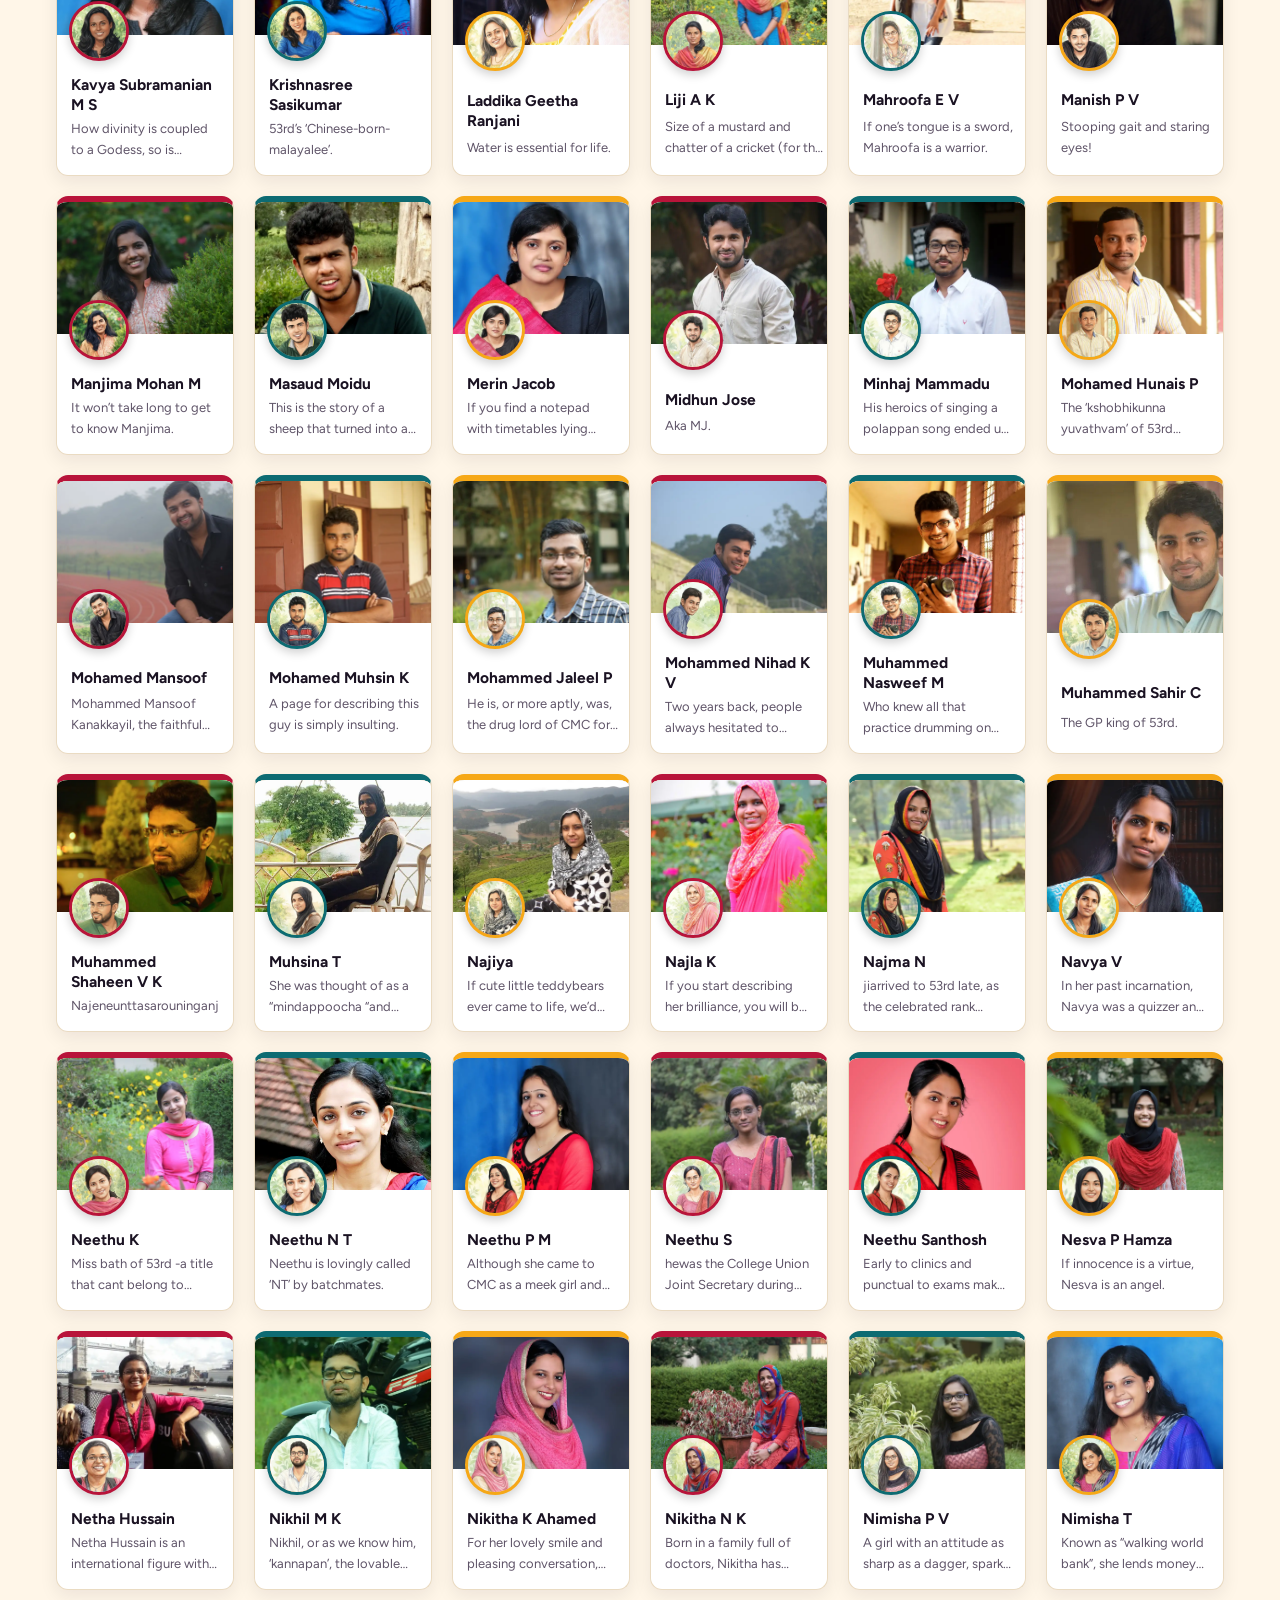
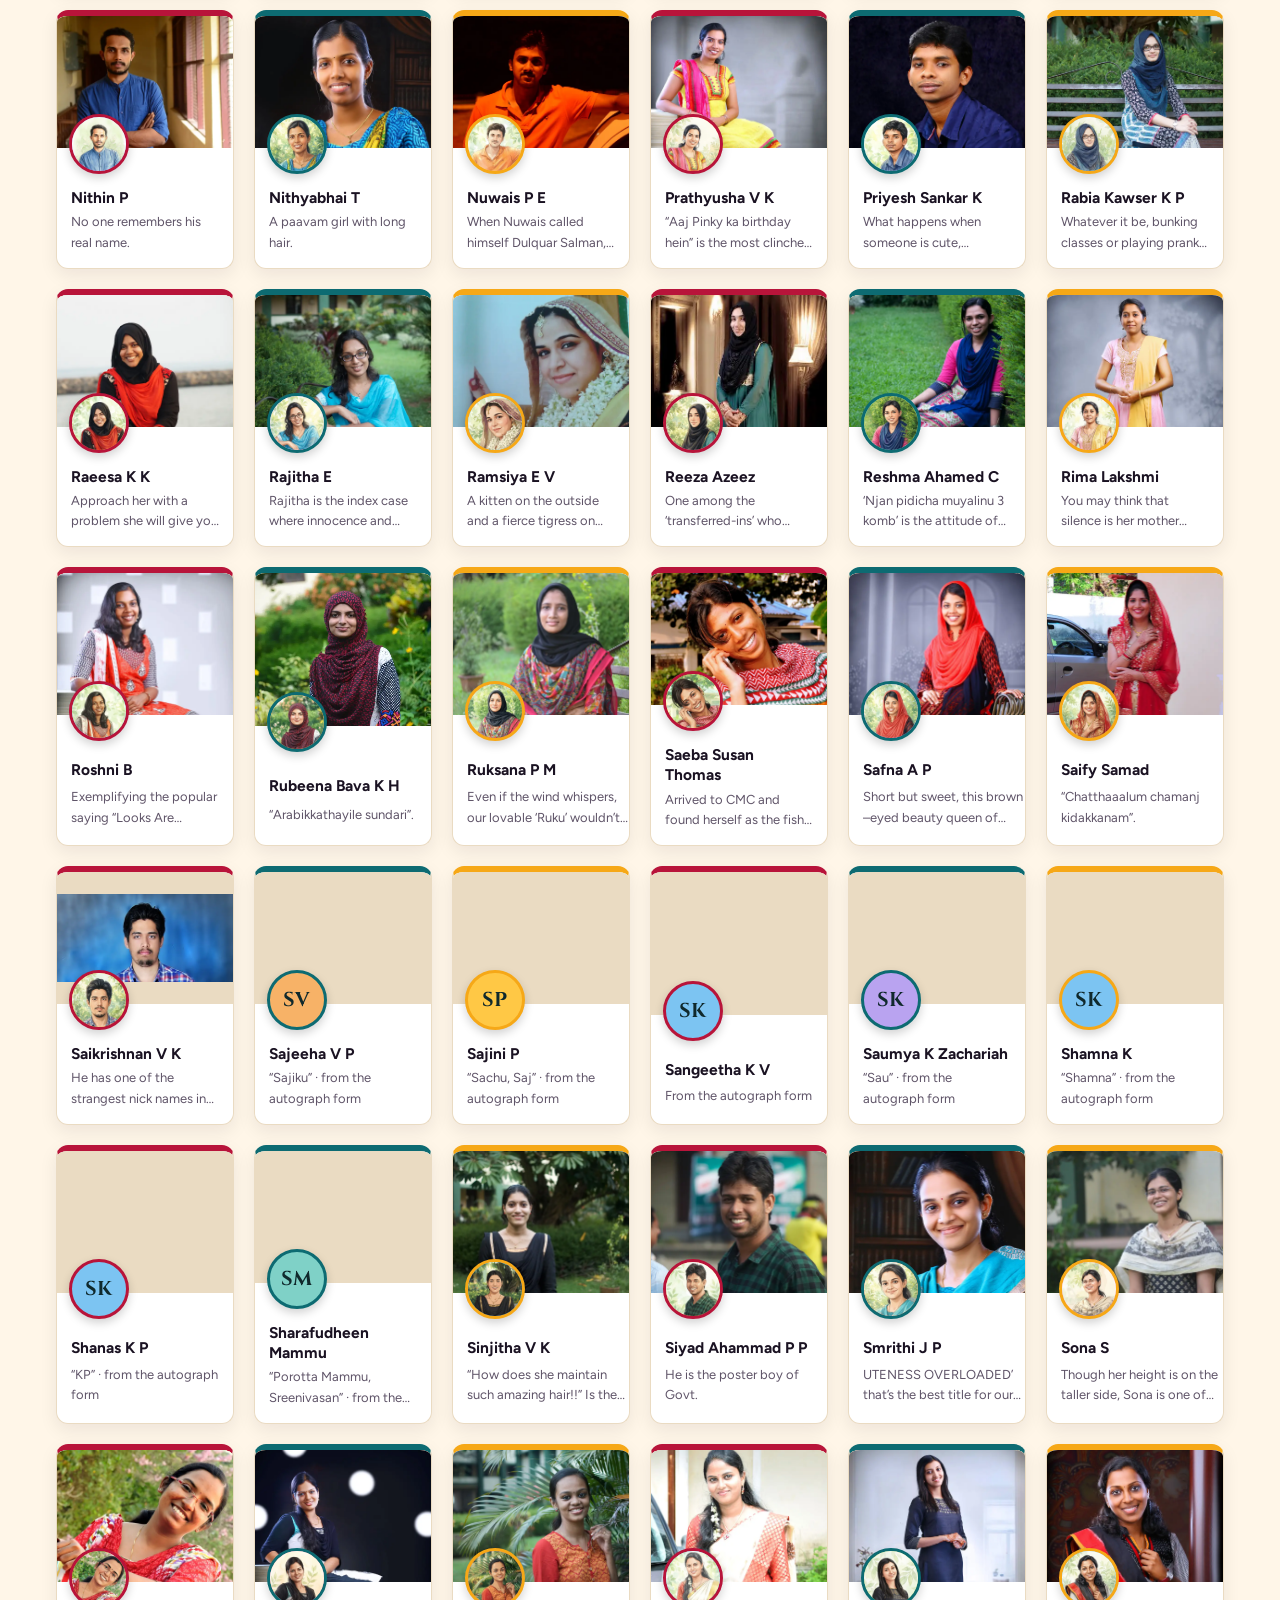
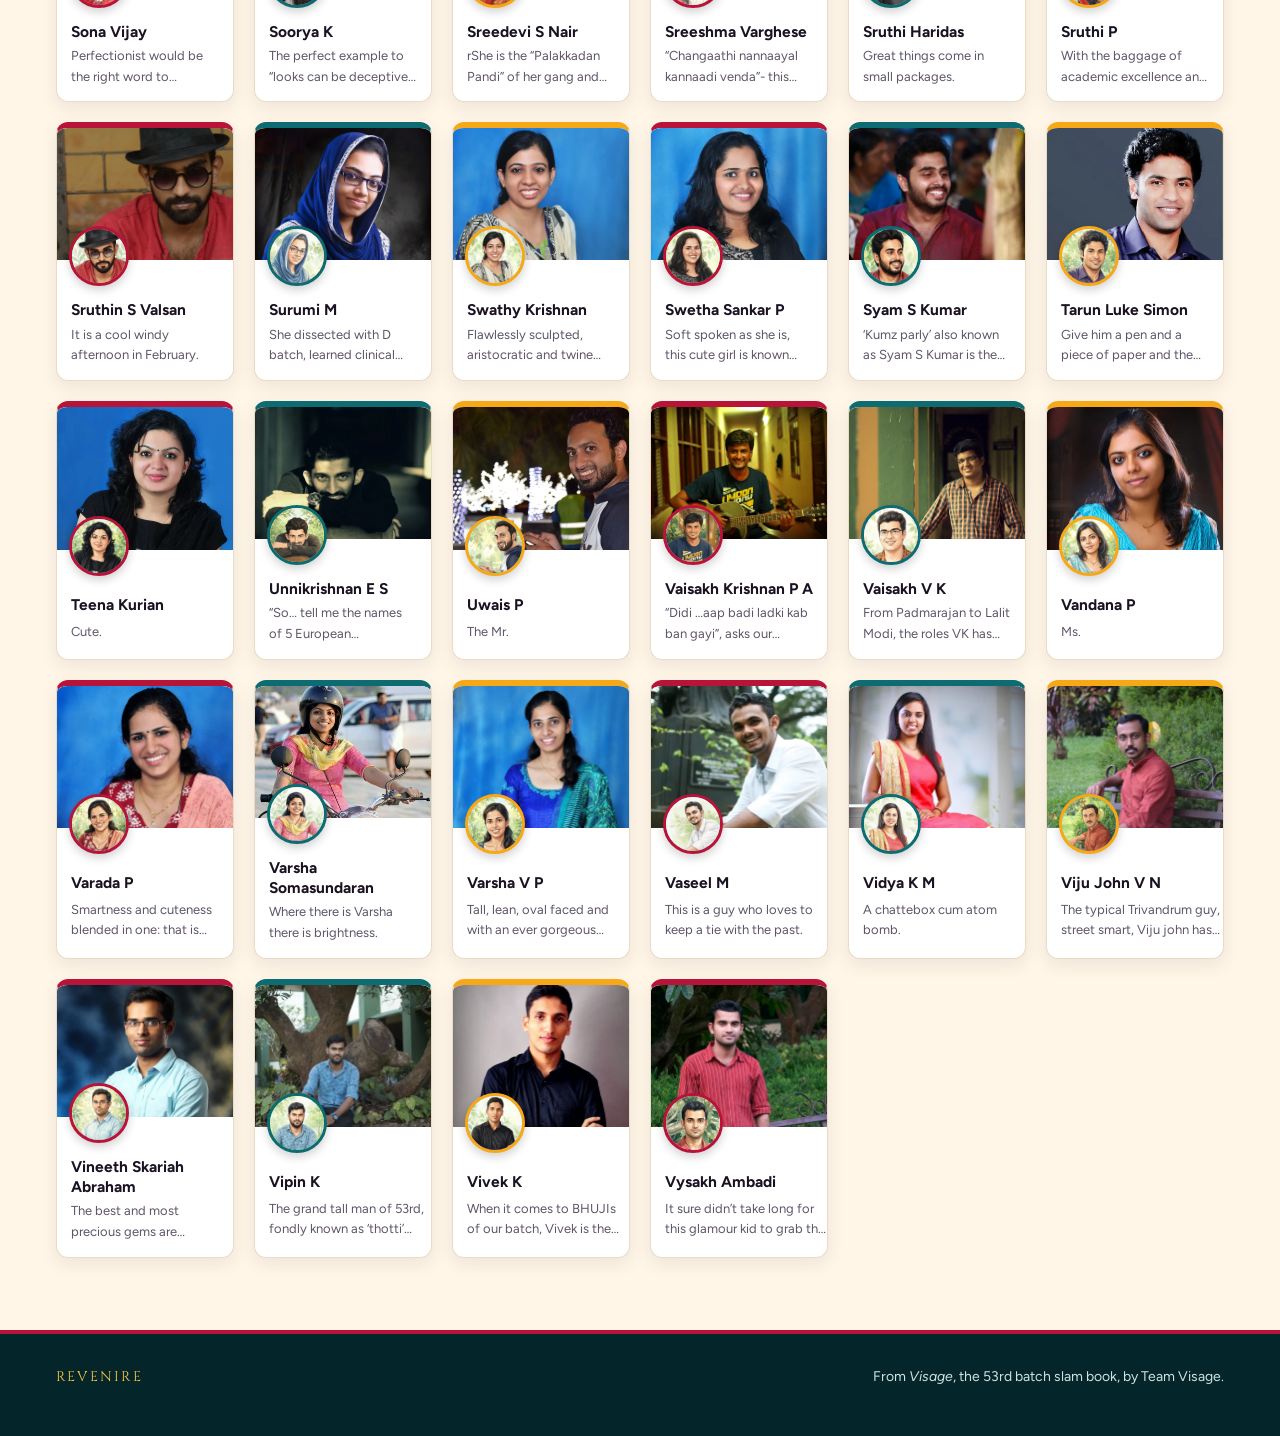
==== commit 0be953dc: "Bolder colours: teal hero, crimson and marigold bands, coloured cards" ====
--- a/slambook.html
+++ b/slambook.html
@@ -11,25 +11,32 @@
 <link rel="stylesheet" href="style.css">
 <style>
 :root{padding-top:env(safe-area-inset-top,0px);padding-bottom:env(safe-area-inset-bottom,0px)}
-.intro{padding-block:44px 24px}
+.intro{padding-block:48px 32px}
+.intro .eyebrow{color:var(--gold-2)}
+.intro .display{text-shadow:0 4px 0 #00000033}
 .intro .display{font-size:clamp(44px,9vw,104px);margin-top:10px}
-.intro p{color:var(--muted);max-width:60ch;margin-top:14px}
+.intro p{color:var(--muted);max-width:60ch;margin-top:14px;font-size:19px}
 .tools{display:flex;flex-wrap:wrap;gap:12px;align-items:center;margin-top:24px}
-.search{flex:1 1 260px;max-width:420px;padding:12px 16px;border-radius:999px;border:1px solid var(--line);background:var(--surface);color:var(--ink);font:inherit}
+.search{flex:1 1 260px;max-width:420px;padding:12px 18px;border-radius:999px;border:2px solid var(--gold);background:#FFF6E8;color:#1A1222;font:inherit}
+.search::placeholder{color:#6B5E70}
 .letters{display:flex;flex-wrap:wrap;gap:4px}
-.letters a{font-family:var(--font-mono);font-size:13px;text-decoration:none;color:var(--muted);padding:4px 7px;border-radius:4px}
-.letters a:hover{background:var(--trace-soft);color:var(--trace)}
-
-.grid{display:grid;grid-template-columns:repeat(auto-fill,minmax(176px,1fr));gap:18px;padding-block:20px 72px}
-.pcard{display:grid;gap:10px;text-decoration:none;color:var(--ink);background:var(--surface);border:1px solid var(--line);border-radius:10px;overflow:hidden;min-width:0}
+.letters a{font-family:var(--font-mono);font-size:13px;font-weight:500;text-decoration:none;color:var(--ink);padding:4px 7px;border-radius:6px}
+.letters a:hover{background:var(--gold);color:#1A1222}
+
+.grid{display:grid;grid-template-columns:repeat(auto-fill,minmax(176px,1fr));gap:20px;padding-block:32px 72px}
+.pcard{--c:var(--crimson);display:grid;gap:10px;text-decoration:none;color:var(--ink);background:var(--surface);border:1px solid var(--line);border-top:6px solid var(--c);border-radius:12px;overflow:hidden;min-width:0;box-shadow:0 6px 18px #1A122214;transition:transform .2s ease,box-shadow .2s ease}
+.pcard:nth-child(3n+2){--c:var(--teal-2)}
+.pcard:nth-child(3n){--c:var(--gold)}
+.pcard:hover{transform:translateY(-4px);box-shadow:0 14px 28px #1A122229}
+@media (prefers-reduced-motion: reduce){.pcard{transition:none}.pcard:hover{transform:none}}
 .pcard .ph{position:relative;aspect-ratio:4/3;background:var(--line)}
 .pcard .ph .clip{position:absolute;inset:0;overflow:hidden;display:flex;align-items:center}
-.pcard .av{position:absolute;left:12px;bottom:-26px;width:60px;border:3px solid var(--surface)}
+.pcard .av{position:absolute;left:12px;bottom:-26px;width:60px;border:3px solid var(--c);box-shadow:0 4px 10px #0000002e}
 .pcard .t{padding:30px 14px 14px;display:grid;gap:4px}
 .pcard .t.nob{padding-top:4px}
 .phead .portrait{position:relative;display:block;width:clamp(220px,34vw,420px);max-width:100%;padding:0;border:0;border-radius:10px;overflow:hidden;background:var(--line);cursor:zoom-in}
 .phead .toon{position:absolute;right:10px;bottom:10px;width:76px}
-.phead .toon .av{border:3px solid var(--surface)}
+.phead .toon .av{border:4px solid var(--gold);box-shadow:0 6px 14px #00000040}
 .pcard strong{font-size:15.5px;line-height:1.3}
 .pcard small{font-size:13px;color:var(--muted);display:-webkit-box;-webkit-line-clamp:2;-webkit-box-orient:vertical;overflow:hidden}
 .pcard:hover strong{color:var(--trace)}
@@ -37,10 +44,11 @@
 
 /* profile view */
 .profile{padding-block:28px 72px}
-.back{font-size:15px;text-decoration:none;font-weight:600}
+.back{display:inline-block;font-size:15px;text-decoration:none;font-weight:600;color:var(--on-trace);background:var(--trace);padding:8px 16px;border-radius:999px}
 .phead{display:grid;grid-template-columns:auto minmax(0,1fr);gap:28px;align-items:center;margin-top:24px}
-.phead .av{width:clamp(120px,22vw,190px)}
-.phead .eyebrow{margin-bottom:6px}
+.phead > .av{width:clamp(120px,22vw,190px)}
+.phead .eyebrow{margin-bottom:6px;color:var(--trace)}
+.phead h1::after{content:"";display:block;width:64px;height:6px;border-radius:3px;background:var(--gold);margin-top:14px}
 .phead h1{font-family:var(--font-display);font-weight:700;font-size:clamp(30px,5vw,54px);letter-spacing:.03em;line-height:1.1}
 .phead .then{display:flex;align-items:center;gap:12px;margin-top:14px;color:var(--muted);font:14px var(--font-body);background:none;border:0;padding:0;cursor:zoom-in}
 .phead .then .kid{width:64px;border-radius:8px}
@@ -54,6 +62,27 @@
 .pnav{display:flex;justify-content:space-between;gap:12px;margin-top:44px;padding-top:20px;border-top:1px solid var(--line);flex-wrap:wrap}
 .pnav a{text-decoration:none;font-weight:600}
 .privacy{font-size:13.5px;color:var(--muted);margin-top:28px}
+@media (max-width:600px){
+  .intro{padding-block:28px 12px}
+  .tools{gap:10px}
+  .search{max-width:none}
+  .letters{flex-wrap:nowrap;overflow-x:auto;width:100%;scrollbar-width:none;-webkit-overflow-scrolling:touch}
+  .letters::-webkit-scrollbar{display:none}
+  .letters a{padding:8px 9px;font-size:14px}
+  .grid{grid-template-columns:repeat(2,minmax(0,1fr));gap:10px;padding-block:12px 48px}
+  .pcard .av{width:48px;left:8px;bottom:-20px}
+  .pcard .t{padding:24px 10px 12px}
+  .pcard .t.nob{padding-top:8px}
+  .pcard strong{font-size:14.5px}
+  .pcard small{font-size:12.5px}
+  .profile{padding-block:18px 48px}
+  .phead{gap:16px;margin-top:16px}
+  .phead .portrait{width:100%}
+  .phead > .av{width:120px}
+  .pbody{gap:24px;margin-top:24px}
+  .ptext{font-size:17px;gap:14px}
+  .pnav{flex-direction:column;gap:14px}
+}
 .auto{max-width:62ch;display:grid;gap:18px}
 .auto-note{font-size:15px;color:var(--muted);border-left:3px solid var(--brass);padding-left:14px}
 .auto dl{margin:0;display:grid;gap:0;background:var(--surface);border:1px solid var(--line);border-radius:10px;overflow:hidden}
@@ -79,7 +108,7 @@
 
 <main>
   <div id="index-view">
-    <div class="intro wrap">
+    <div class="band band-teal"><div class="intro wrap">
       <div class="eyebrow">53rd Batch · Government Medical College, Kozhikode · 2015</div>
       <h1 class="display">VISAG<span>E</span></h1>
       <p>Our final-year slam book.</p>
@@ -87,7 +116,7 @@
         <input class="search" id="q" type="search" placeholder="Search a name or a word, e.g. Swamiyettan" aria-label="Search the slam book">
         <nav class="letters" id="letters" aria-label="Jump to letter"></nav>
       </div>
-    </div>
+    </div></div>
     <div class="wrap"><div class="grid" id="grid"></div></div>
   </div>
 
--- a/style.css
+++ b/style.css
@@ -1,7 +1,9 @@
 /* Revenire: shared styles. Layout: picture-led long scroll; ECG strip as the recurring divider. */
+/* Bold palette: deep teal, crimson and marigold on warm cream. */
 :root{
-  --bg:#EDF3F1; --surface:#FFFFFF; --ink:#10292C; --muted:#53696B; --line:#CCDAD6;
-  --trace:#B1213D; --trace-soft:#B1213D1A; --grid-minor:#F1D6DA; --grid-major:#E2AEB7; --brass:#7F6224;
+  --bg:#FFF6E8; --surface:#FFFFFF; --ink:#1A1222; --muted:#5F5468; --line:#EADBC2;
+  --trace:#C8173F; --on-trace:#FFFFFF; --trace-soft:#C8173F1A; --grid-minor:#F6D9DD; --grid-major:#EBB2BC; --brass:#B7770E;
+  --teal:#07434A; --teal-2:#0D6B72; --crimson:#B8143A; --gold:#F6A817; --gold-2:#FFC845; --cream:#FFF6E8; --night:#04262A;
   --on-photo:#FFFFFF; --shade:#0B171999;
   --font-display:"Cinzel","Trajan Pro","Times New Roman",serif;
   --font-body:"Figtree","Segoe UI",system-ui,-apple-system,sans-serif;
@@ -9,11 +11,23 @@
   --gl:max(16px, env(safe-area-inset-left, 0px)); --gr:max(16px, env(safe-area-inset-right, 0px));
 }
 @media (prefers-color-scheme: dark){:root:not([data-theme="light"]){
-  --bg:#0B1719; --surface:#102225; --ink:#E3EEEB; --muted:#93AAA7; --line:#21393C;
-  --trace:#FF6E86; --trace-soft:#FF6E861F; --grid-minor:#14302F; --grid-major:#1E4744; --brass:#D6B36A; color-scheme:dark}}
+  --bg:#120D17; --surface:#1D1624; --ink:#F4ECDF; --muted:#B9ADC2; --line:#30263A;
+  --trace:#FF5A7A; --on-trace:#1A1222; --trace-soft:#FF5A7A1F; --grid-minor:#231A2B; --grid-major:#3A2B45; --brass:#F2B84B;
+  --teal:#06363C; --teal-2:#0B5960; --crimson:#9A1132; --gold:#E89A10; --night:#031D20; color-scheme:dark}}
 :root[data-theme="dark"]{
-  --bg:#0B1719; --surface:#102225; --ink:#E3EEEB; --muted:#93AAA7; --line:#21393C;
-  --trace:#FF6E86; --trace-soft:#FF6E861F; --grid-minor:#14302F; --grid-major:#1E4744; --brass:#D6B36A; color-scheme:dark}
+  --bg:#120D17; --surface:#1D1624; --ink:#F4ECDF; --muted:#B9ADC2; --line:#30263A;
+  --trace:#FF5A7A; --on-trace:#1A1222; --trace-soft:#FF5A7A1F; --grid-minor:#231A2B; --grid-major:#3A2B45; --brass:#F2B84B;
+  --teal:#06363C; --teal-2:#0B5960; --crimson:#9A1132; --gold:#E89A10; --night:#031D20; color-scheme:dark}
+
+/* Colour bands: each one re-points the shared tokens, so every component inside adapts. */
+.band{background:var(--band-bg);color:var(--ink)}
+.band-teal{--band-bg:radial-gradient(900px 420px at 88% -8%, var(--teal-2) 0, transparent 70%), var(--teal);
+  --ink:#FFF6E8; --muted:#CFE3E0; --line:#FFFFFF2E; --surface:#FFFFFF14; --trace:var(--gold-2); --on-trace:#1A1222; --trace-soft:#FFC8452A}
+.band-crimson{--band-bg:radial-gradient(900px 420px at 10% 0%, #D92352 0, transparent 70%), var(--crimson);
+  --ink:#FFF6E8; --muted:#FFDCE3; --line:#FFFFFF33; --surface:#FFFFFF1A; --trace:var(--gold-2); --on-trace:#1A1222; --trace-soft:#FFC8452A}
+.band-gold{--band-bg:radial-gradient(900px 420px at 90% 0%, #FFD36B 0, transparent 70%), var(--gold);
+  --ink:#1A1222; --muted:#3E2C14; --line:#1A122233; --surface:#FFF4DA; --trace:#A3102F; --on-trace:#FFFFFF; --trace-soft:#A3102F1F}
+section.band.block{border-top:0}
 
 *{box-sizing:border-box}
 html{scroll-behavior:smooth}
@@ -26,34 +40,46 @@
 p{margin:0}
 .wrap{max-width:1200px;margin:0 auto;padding-left:var(--gl);padding-right:var(--gr)}
 
-body::before{content:"";position:fixed;inset:0 0 auto;height:env(safe-area-inset-top,0px);z-index:20;background:var(--bg)}
-.top{position:sticky;top:env(safe-area-inset-top,0px);z-index:15;background:color-mix(in srgb,var(--bg) 90%,transparent);backdrop-filter:blur(8px);border-bottom:1px solid var(--line)}
+body::before{content:"";position:fixed;inset:0 0 auto;height:env(safe-area-inset-top,0px);z-index:20;background:var(--night)}
+.top{position:sticky;top:env(safe-area-inset-top,0px);z-index:15;background:color-mix(in srgb,var(--night) 92%,transparent);backdrop-filter:blur(8px);border-bottom:3px solid var(--gold)}
 .top .wrap{display:flex;align-items:center;justify-content:space-between;gap:16px;padding-block:12px}
-.brand{font-family:var(--font-display);font-weight:700;letter-spacing:.18em;font-size:15px;color:var(--ink);text-decoration:none}
+.brand{font-family:var(--font-display);font-weight:700;letter-spacing:.18em;font-size:15px;color:var(--gold-2);text-decoration:none}
 .nav{display:flex;gap:18px;flex-wrap:wrap}
-.nav a{color:var(--muted);text-decoration:none;font-size:14px;font-weight:500}
-.nav a:hover,.nav a[aria-current="page"]{color:var(--ink)}
-@media (max-width:700px){.nav a.opt{display:none}}
+.nav a{color:#D8E6E4;text-decoration:none;font-size:14px;font-weight:500}
+.nav a:hover,.nav a[aria-current="page"]{color:var(--gold-2)}
+@media (max-width:700px){
+  /* phones: keep every menu link, in one row that scrolls sideways */
+  .top .wrap{gap:14px;padding-block:10px}
+  .nav{flex:1;min-width:0;flex-wrap:nowrap;justify-content:flex-start;overflow-x:auto;gap:16px;scrollbar-width:none;-webkit-overflow-scrolling:touch;
+       mask-image:linear-gradient(to right,transparent 0,#000 14px,#000 calc(100% - 14px),transparent 100%)}
+  .nav::-webkit-scrollbar{display:none}
+  .nav a{white-space:nowrap;padding-block:6px;font-size:14px}
+  .nav a:first-child{margin-left:auto;padding-left:14px}
+  .nav a:last-child{padding-right:14px}
+  section.block{padding-block:48px}
+  .sec-head{margin-bottom:20px}
+}
 
 .eyebrow{font-family:var(--font-mono);font-size:12.5px;letter-spacing:.14em;text-transform:uppercase;color:var(--muted)}
 .display{font-family:var(--font-display);font-weight:700;letter-spacing:.06em;line-height:.95}
 .display span{color:var(--trace)}
-h2.sec{font-family:var(--font-display);font-weight:500;font-size:clamp(28px,4vw,42px);letter-spacing:.04em;line-height:1.15}
+h2.sec{font-family:var(--font-display);font-weight:700;font-size:clamp(30px,4.4vw,48px);letter-spacing:.04em;line-height:1.15}
+h2.sec::after{content:"";display:block;width:64px;height:6px;border-radius:3px;background:var(--trace);margin-top:12px}
 .sec-head{display:flex;flex-wrap:wrap;align-items:end;justify-content:space-between;gap:12px 24px;margin-bottom:28px}
 .sec-head p{color:var(--muted);max-width:56ch}
 section.block{padding-block:72px;border-top:1px solid var(--line)}
 
 .btn{display:inline-flex;align-items:center;gap:8px;padding:12px 20px;border-radius:999px;font-weight:600;font-size:16px;text-decoration:none;border:1px solid var(--trace);cursor:pointer;font-family:inherit;background:transparent;color:var(--trace)}
-.btn-primary{background:var(--trace);color:var(--surface)}
+.btn-primary{background:var(--trace);color:var(--on-trace);box-shadow:0 6px 18px #0000002e}
 .btn:hover{filter:brightness(1.07)}
 .btn[aria-disabled="true"]{opacity:.55;pointer-events:none}
 .row{display:flex;flex-wrap:wrap;gap:12px}
 
 /* ECG strip */
-.strip{border-block:1px solid var(--line);background:var(--surface)}
+.strip{background:var(--night);--grid-minor:#0A3539;--grid-major:#125057;--trace:var(--gold-2)}
 .strip-inner{position:relative;max-width:1200px;margin:0 auto}
 .ecg{display:block;width:100%;height:120px}
-.strip-label{position:absolute;left:var(--gl);top:8px;font-family:var(--font-mono);font-size:11.5px;color:var(--trace);background:var(--surface);padding:2px 6px;border-radius:3px}
+.strip-label{position:absolute;left:var(--gl);top:8px;font-family:var(--font-mono);font-size:11.5px;color:var(--gold-2);background:var(--night);padding:2px 6px;border-radius:3px}
 
 /* avatars: cartoon if supplied, otherwise initials */
 .av{position:relative;aspect-ratio:1;border-radius:50%;overflow:hidden;background:var(--hue,#cfe0dc);display:grid;place-items:center;max-width:100%}
@@ -70,6 +96,6 @@
 .lb .nav-l{left:calc(12px + env(safe-area-inset-left,0px))}
 .lb .nav-r{left:auto;right:calc(12px + env(safe-area-inset-right,0px))}
 
-footer{border-top:1px solid var(--line);padding-block:32px 48px;color:var(--muted);font-size:14px}
+footer{background:var(--night);border-top:4px solid var(--crimson);padding-block:32px 48px;color:#CFE3E0;font-size:14px}
 footer .wrap{display:flex;flex-wrap:wrap;justify-content:space-between;gap:12px}
-footer .sig{font-family:var(--font-display);letter-spacing:.16em;color:var(--ink)}
+footer .sig{font-family:var(--font-display);letter-spacing:.16em;color:var(--gold-2)}
